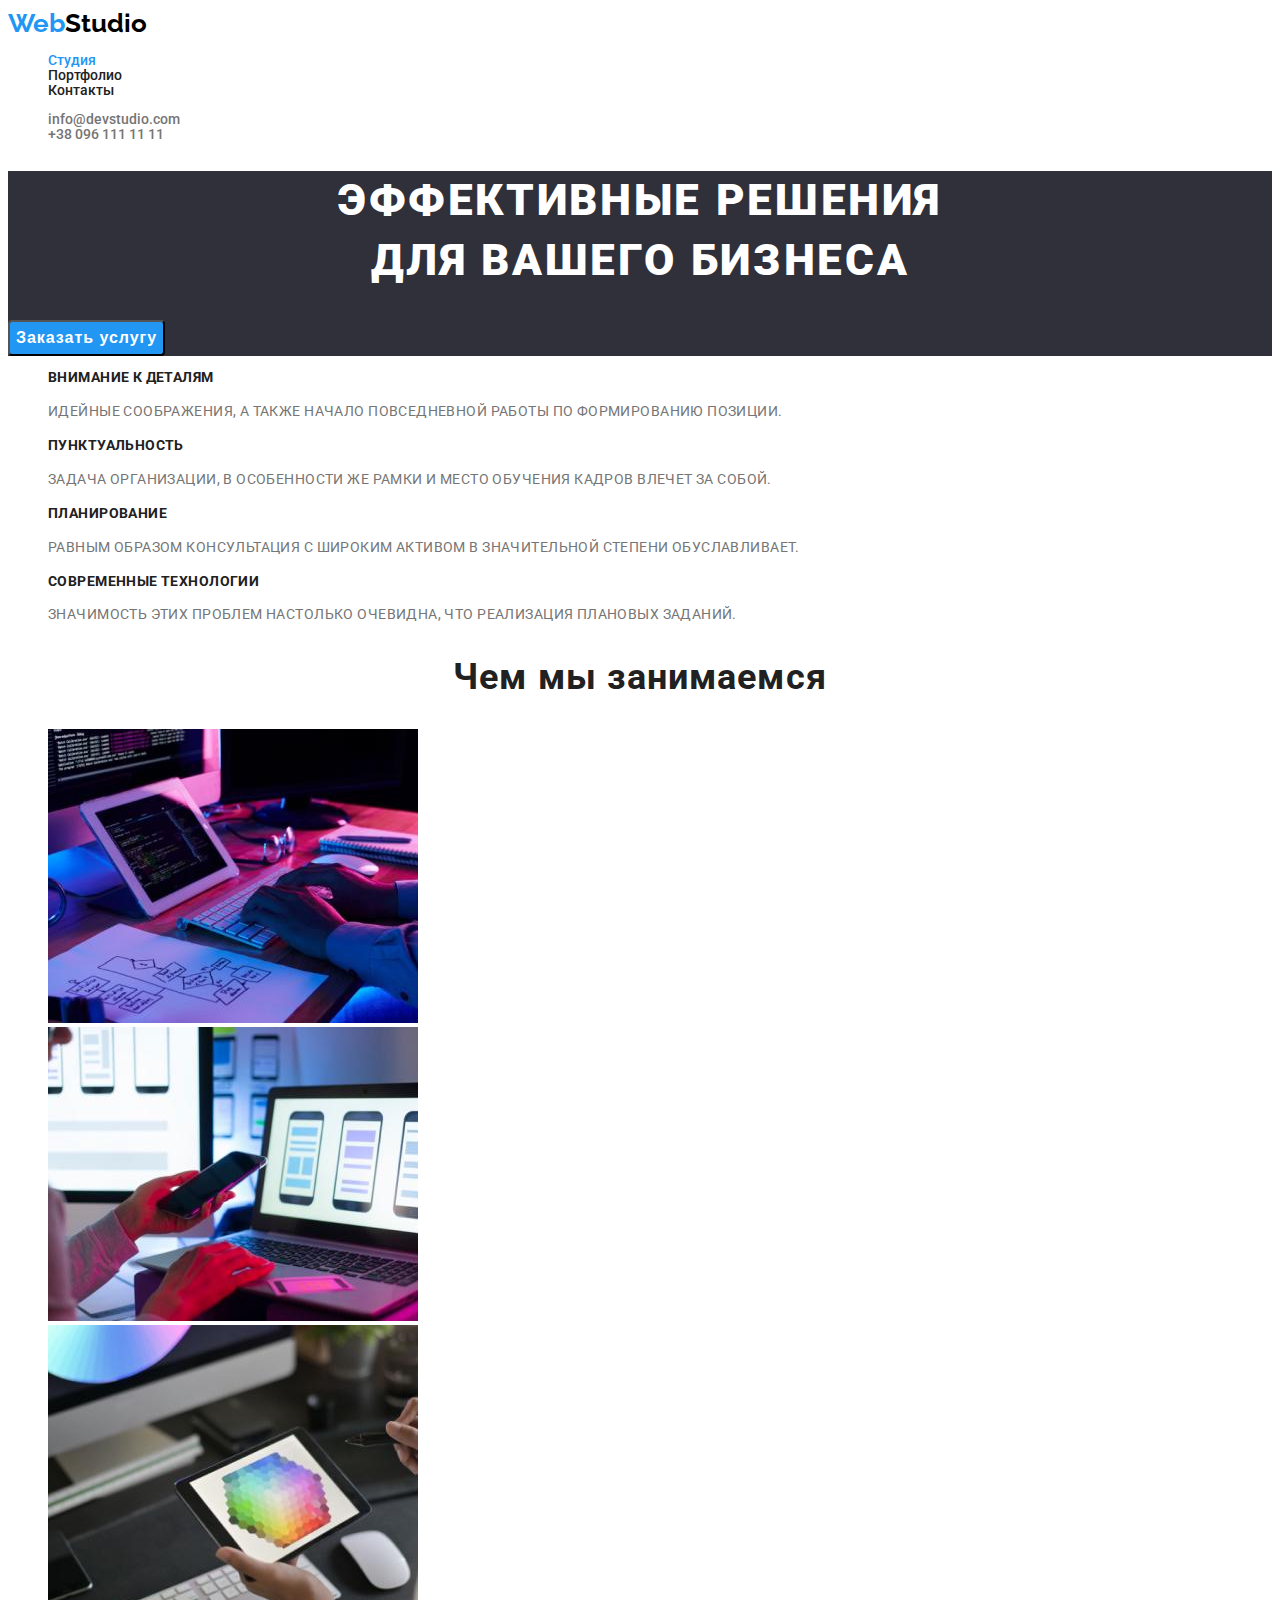
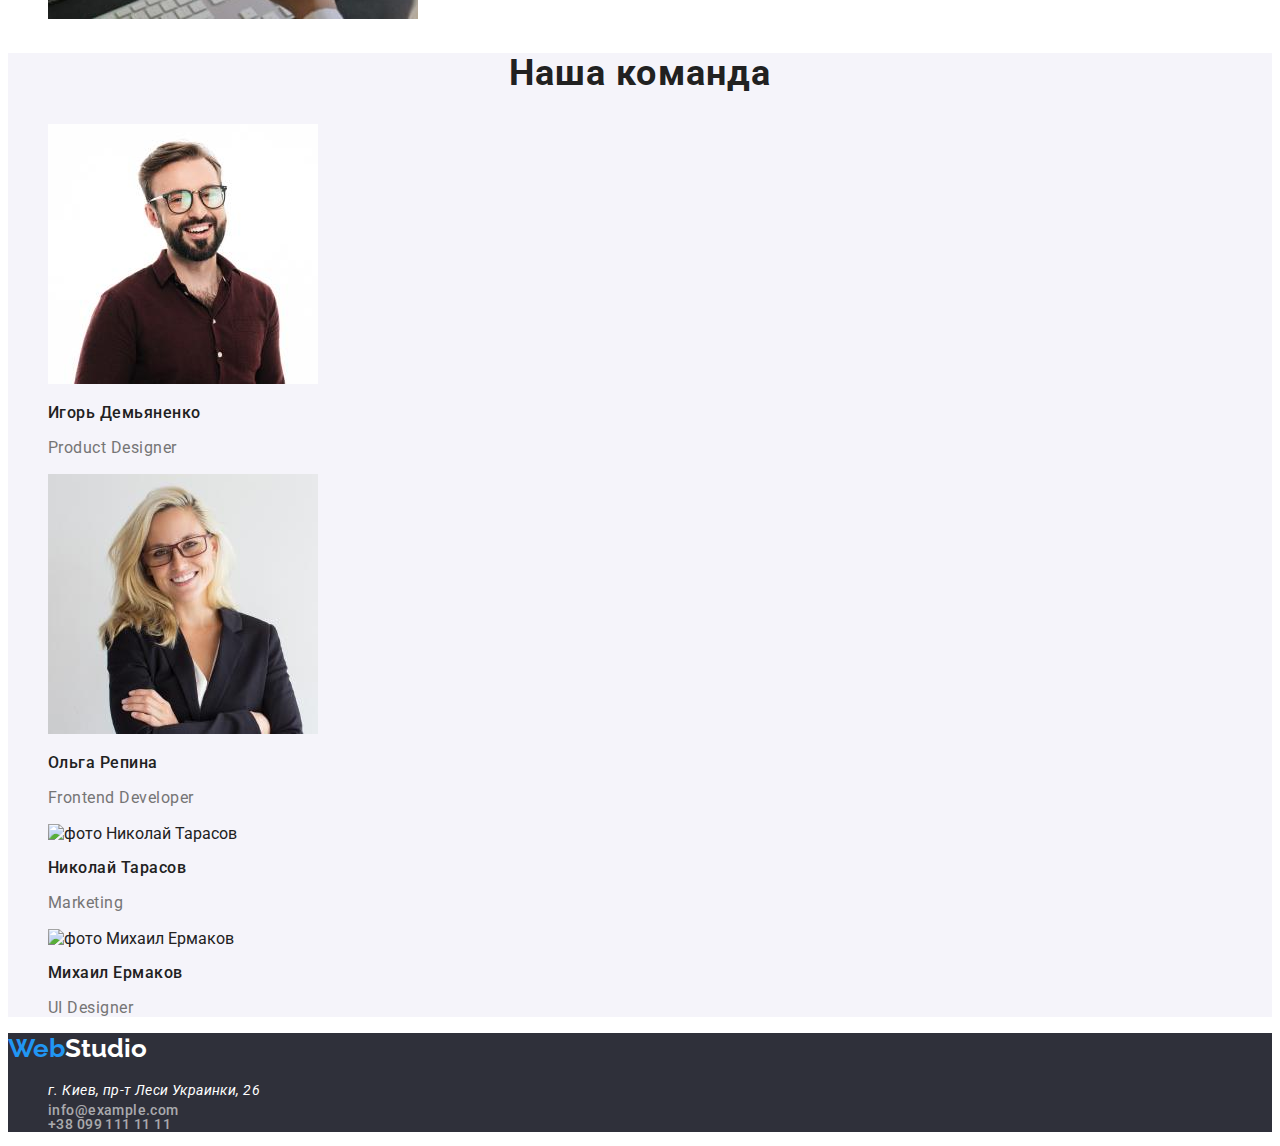
==== index.html @ 6e00b5df "Create index.html" ====
<!DOCTYPE html>
<html lang="ru">
  <head>
    <meta charset="UTF-8" />
    <meta http-equiv="X-UA-Compatible" content="IE=edge" />
    <meta name="viewport" content="width=device-width, initial-scale=1.0" />
    <link rel="stylesheet" href="./css/styles.css" />
    <link rel="preconnect" href="https://fonts.googleapis.com" />
    <link rel="preconnect" href="https://fonts.gstatic.com" crossorigin />
    <link
      href="https://fonts.googleapis.com/css2?family=Raleway:wght@700&family=Roboto:wght@400;500;700;900&display=swap"
      rel="stylesheet"
    />
    <title>Студия</title>
  </head>
  <body>
    <!-- шапка сайта-->
    <header class="header">
      <a href="index.html" class="logo" lang="en"
        ><span class="logo-web">Web</span><span>Studio</span></a
      >

      <nav>
        <ul class="nav-list">
          <li><a href="./index.html" class="nav-link current">Студия</a></li>
          <li>
            <a href="./portfolio.html" class="nav-link">Портфолио</a>
          </li>
          <li><a href="#" class="nav-link">Контакты</a></li>
        </ul>
      </nav>

      <ul class="info-list">
        <li>
          <a href="mailto:info@example.com" class="info-link"
            >info@devstudio.com</a
          >
        </li>
        <li>
          <a href="tel:+380991111111" class="info-link">+38 096 111 11 11</a>
        </li>
      </ul>
    </header>
    <!-- основная часть сайта-->
    <main>
      <!--герой-->

      <section class="hero">
        <h1 class="hero-text">
          Эффективные решения <br />
          для вашего бизнеса
        </h1>
        <button class="hero-button" type="button">Заказать услугу</button>
      </section>

      <!-- -->
      <section>
        <ul class="section">
          <li>
            <h2 class="feature">Внимание к деталям</h2>
            <p class="feature-text">
              Идейные соображения, а также начало повседневной работы по
              формированию позиции.
            </p>
          </li>
          <li>
            <h2 class="feature">Пунктуальность</h2>
            <p class="feature-text">
              Задача организации, в особенности же рамки и место обучения кадров
              влечет за собой.
            </p>
          </li>
          <li>
            <h2 class="feature">Планирование</h2>
            <p class="feature-text">
              Равным образом консультация с широким активом в значительной
              степени обуславливает.
            </p>
          </li>
          <li>
            <h2 class="feature">Современные технологии</h2>
            <p class="feature-text">
              Значимость этих проблем настолько очевидна, что реализация
              плановых заданий.
            </p>
          </li>
        </ul>
      </section>

      <section>
        <h2 class="title">Чем мы занимаемся</h2>
        <ul class="img">
          <li>
            <a href=""
              ><img
                src="./images/img-01.jpg"
                width="370"
                alt="робота на компьютере"
            /></a>
          </li>

          <li>
            <a href=""
              ><img
                src="./images/img-02.jpg"
                width="370"
                alt="на фоне компьютера телефон"
            /></a>
          </li>

          <li>
            <a href=""
              ><img src="./images/img-03.jpg" width="370" alt="выбор цвета"
            /></a>
          </li>
        </ul>
      </section>

      <!--наша команда-->
      <section class="team-info">
        <h2 class="title">Наша команда</h2>
        <ul class="team-work">
          <li>
            <img
              src="./images/img-1.jpg"
              width="270"
              alt="фото Игорь Демьяненко "
            />
            <h3 class="team-list">Игорь Демьяненко</h3>
            <p class="team-text">Product Designer</p>
          </li>

          <li>
            <img src="./images/img-2.jpg" width="270" alt="фото Ольга Репина" />
            <h3 class="team-list">Ольга Репина</h3>
            <p class="team-text">Frontend Developer</p>
          </li>

          <li>
            <img
              src="./images/img-3.jpg"
              width="270"
              alt="фото Николай Тарасов "
            />
            <h3 class="team-list">Николай Тарасов</h3>
            <p class="team-text">Marketing</p>
          </li>

          <li>
            <img
              src="./images/img-4.jpg"
              width="270"
              alt="фото Михаил Ермаков "
            />
            <h3 class="team-list">Михаил Ермаков</h3>
            <p class="team-text">UI Designer</p>
          </li>
        </ul>
      </section>
    </main>

    <footer class="footer">
      <a href="#" class="logo" lang="en"
        ><span class="logo-web">Web</span
        ><span class="logo-footer">Studio</span></a
      >
      <address>
        <ul class="footer-address list">
          <li>
            <a
              class="footer-address"
              href="https://www.google.com.ua/maps/?q=50.42672,30.53834"
            >
              г. Киев, пр-т Леси Украинки, 26</a
            >
          </li>
          <li class="info-list">
            <a class="footer-address-navigate" href="mailto:info@example.com"
              >info@example.com</a
            >
          </li>
          <li class="info-list">
            <a class="footer-address-navigate" href="tel:+380991111111"
              >+38 099 111 11 11
            </a>
          </li>
        </ul>
      </address>
    </footer>
  </body>
</html>
---- css/styles.css ----
:root {
  --primary-text-color: #212121;
  --primary-bgc: #ffffff;
  --secondary: rgba(255, 255, 255, 0.6);
  --button-bgc: #ffffff;
  --title-color: #757575;
  --title-black: #2f303a;
  --accent-color: #2196f3;
  --bgc-button: #f5f4fa;
  --title-text-color: #000000;
}

body {
  color: var(--primary-text-color);
  background-color: var(--primary-bgc);
  font-family: "Roboto", sans-serif;
}

/* logo */

.logo {
  color: var(--title-text-color);
  font-family: Raleway;
  font-weight: 700;
  font-size: 26px;
  line-height: 1.2;
  text-decoration: none;
}

.logo-web {
  color: var(--accent-color);
}

.logo-footer {
  color: var(--button-bgc);
}

/* шапка */

.nav-link.current {
  color: var(--accent-color);
}

.nav-list,
.info-list {
  font-weight: 500;
  font-size: 14px;
  line-height: 1.06;
  list-style: none;
}

.nav-link {
  color: var(--primary-text-color);
}

.info-link {
  color: var(--title-color);
}
.nav-link,
.info-link {
  text-decoration: none;
}
.nav-list :hover,
.nav-list :focus {
  color: var(--accent-color);
}
.info-list :hover,
.info-list :focus {
  color: var(--accent-color);
  text-decoration: none;
}

.hero {
  background: var(--title-black);
}
.hero-text {
  color: var(--primary-bgc);
  font-weight: 900;
  font-size: 44px;
  line-height: 1.36;
  text-align: center;
  letter-spacing: 0.06em;
  text-transform: uppercase;
}
.hero .hero-button {
  background-color: var(--accent-color);
  color: var(--primary-bgc);
  display: flex;
  align-items: center;
  text-align: center;
  letter-spacing: 0.06em;
  border-radius: 4px;
  font-weight: bold;
  font-size: 16px;
  line-height: 1.87;
  cursor: pointer;
}

.hero .hero-button:focus,
.hero .hero-button:hover {
  color: var(--primary-bgc);
  background-color: var(--accent-color);
}

/* section */

.section,
.feature {
  font-size: 14px;
  line-height: 1.14;
  letter-spacing: 0.03em;
  text-transform: uppercase;
  list-style: none;
  color: var(--primary-text-color);
}

.feature-text {
  font-weight: normal;
  font-size: 14px;
  line-height: 1.71;
  list-style: none;
  letter-spacing: 0.03em;
  color: var(--title-color);
}

.title {
  color: var(--primary-text-color);
  font-weight: bold;
  font-size: 36px;
  line-height: 1.16;
  text-align: center;
  letter-spacing: 0.03em;
}
.title,
.img {
  list-style: none;
}

/*наша команда */

.team-info {
  background-color: var(--bgc-button);
}
.team-work {
  list-style: none;
}

.team-list {
  color: var(--primary-text-color);
  font-weight: 500;
  font-size: 16px;
  line-height: 1.18;
  letter-spacing: 0.03em;
}

.team-text {
  color: var(--title-color);
  font-weight: normal;
  font-size: 16px;
  line-height: 1.18;
  letter-spacing: 0.03em;
}

.footer {
  font-family: inherit;
  background-color: var(--title-black);
  font-size: 14px;
}

.footer-address {
  color: var(--primary-bgc);
  text-decoration: none;
  line-height: 1.71;
  letter-spacing: 0.03em;
}

.footer-address-navigate {
  color: var(--secondary);
  text-decoration: none;
  font-style: normal;
}

/* Портфолио */

/* кнопки в портфолио*/
.filter .filter-button {
  font-weight: 500;
  font-size: 16px;
  line-height: 1.62;
  border-radius: 4px;
  background: var(--bgc-button);
  cursor: pointer;
  color: varvar(--accent-color);
  font-style: normal;
  text-align: center;
}

.filter .filter-button:hover,
.filter .filter-button:focus {
  color: var(--button-bgc);
  background-color: var(--accent-color);
}

.portfolio-item-title {
  color: var(--primary-text-color);
  font-weight: bold;
  font-size: 18px;
  line-height: 2;
  letter-spacing: 0.06em;
}
.portfolio-item-text {
  color: var(--title-color);
  font-weight: normal;
  font-size: 16px;
  line-height: 1.87;
  letter-spacing: 0.03em;
}
.list {
  list-style: none;
  text-decoration: none;
}
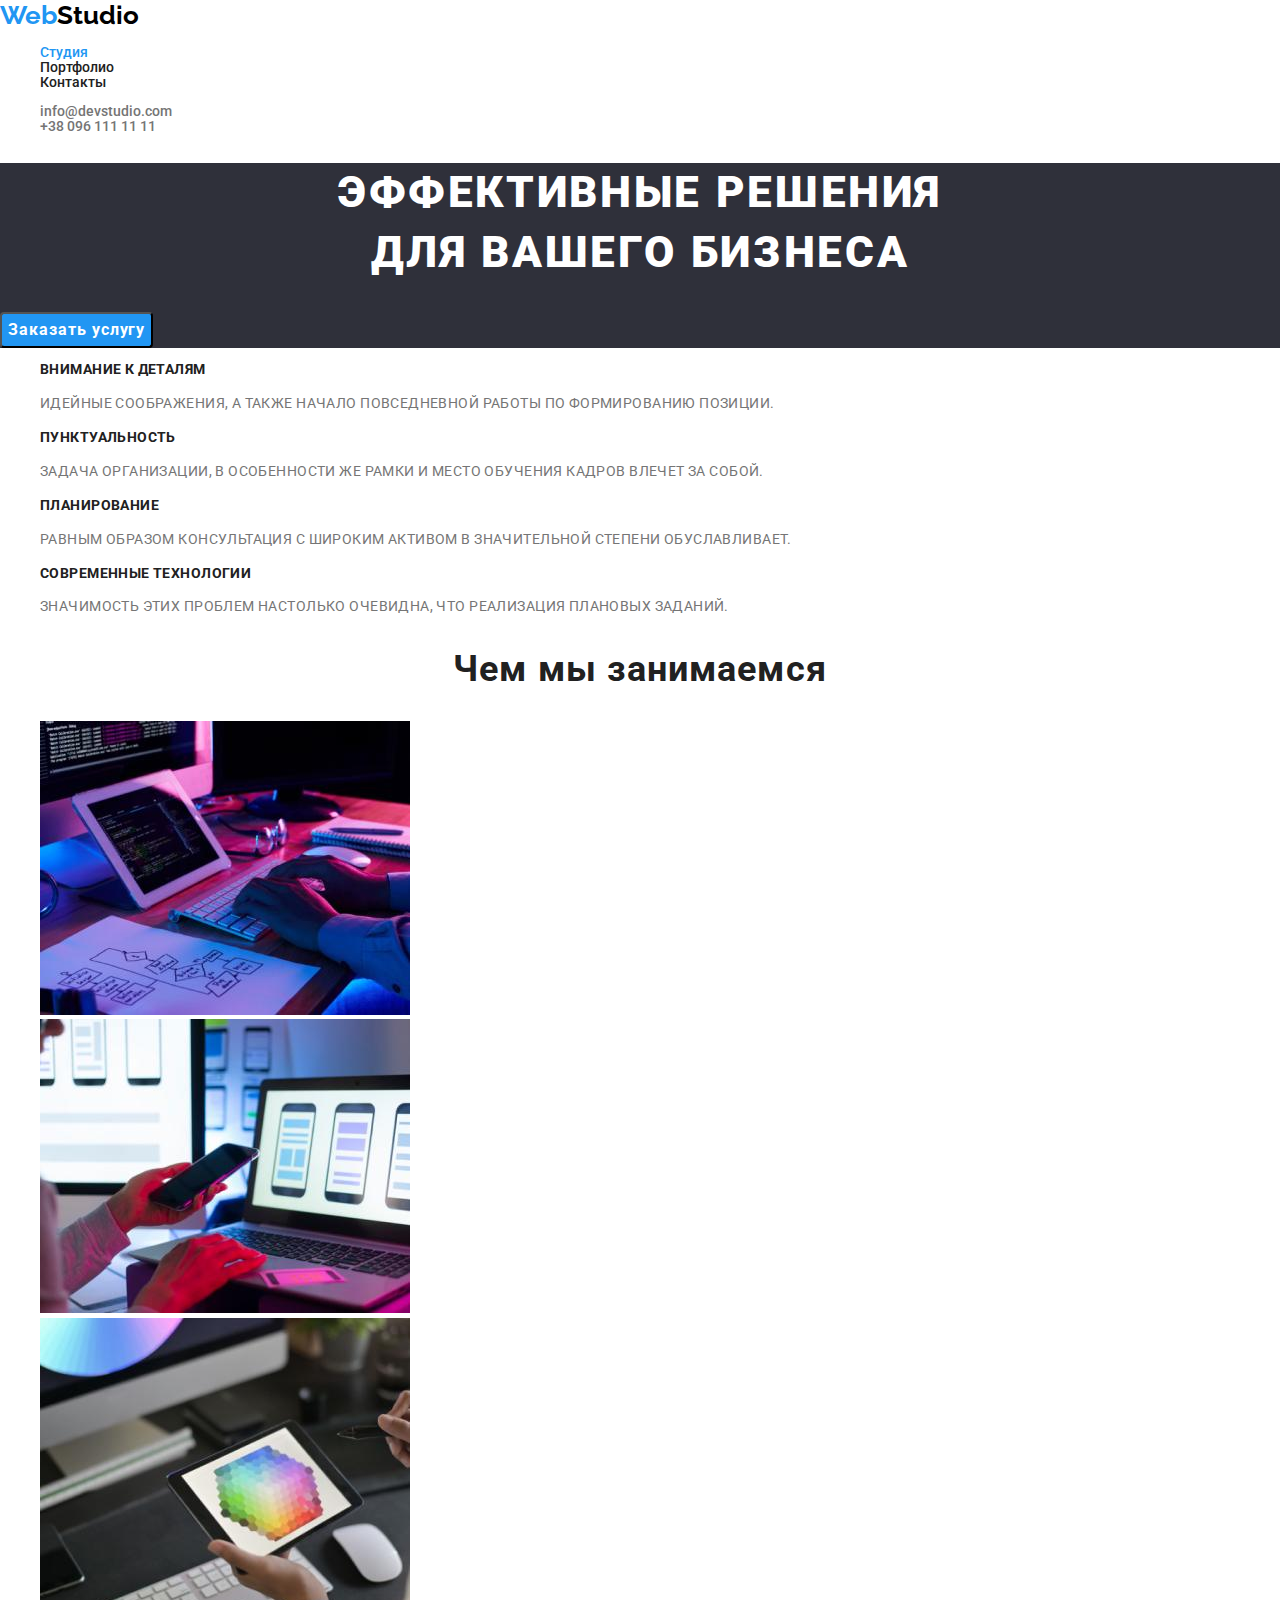
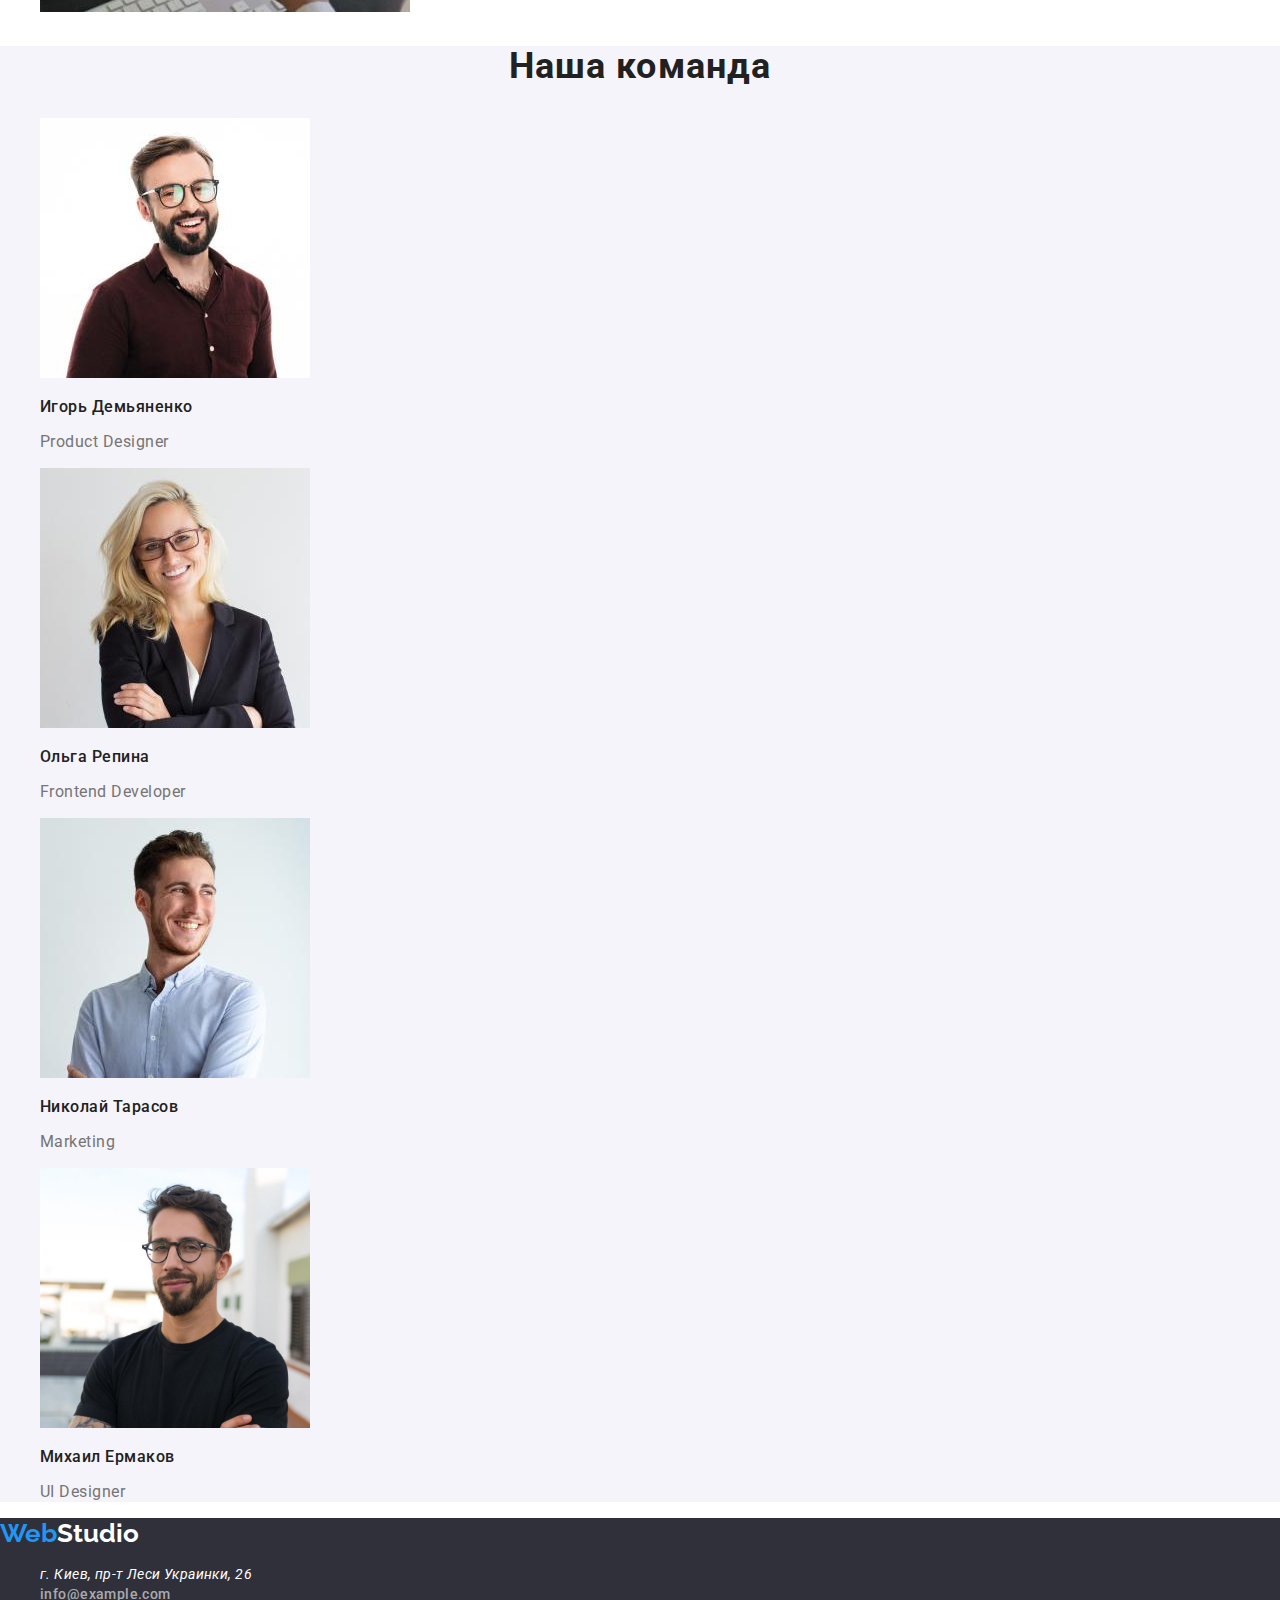
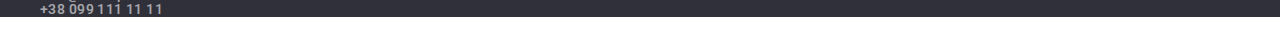
==== commit ed554c5d: "Update index.html" ====
--- a/index.html
+++ b/index.html
@@ -4,42 +4,49 @@
     <meta charset="UTF-8" />
     <meta http-equiv="X-UA-Compatible" content="IE=edge" />
     <meta name="viewport" content="width=device-width, initial-scale=1.0" />
-    <link rel="stylesheet" href="./css/styles.css" />
+
     <link rel="preconnect" href="https://fonts.googleapis.com" />
     <link rel="preconnect" href="https://fonts.gstatic.com" crossorigin />
     <link
       href="https://fonts.googleapis.com/css2?family=Raleway:wght@700&family=Roboto:wght@400;500;700;900&display=swap"
       rel="stylesheet"
     />
+    <link
+      rel="stylesheet"
+      href="https://cdnjs.cloudflare.com/ajax/libs/modern-normalize/1.1.0/modern-normalize.min.css"
+    />
+    <link rel="stylesheet" href="./css/styles.css" />
     <title>Студия</title>
   </head>
   <body>
     <!-- шапка сайта-->
     <header class="header">
-      <a href="index.html" class="logo" lang="en"
-        ><span class="logo-web">Web</span><span>Studio</span></a
-      >
-
-      <nav>
-        <ul class="nav-list">
-          <li><a href="./index.html" class="nav-link current">Студия</a></li>
+      <div class="container">
+        <a href="index.html" class="logo" lang="en"
+          ><span class="logo-web">Web</span><span>Studio</span></a
+        >
+
+        <nav>
+          <ul class="nav-list">
+            <li><a href="./index.html" class="nav-link current">Студия</a></li>
+            <li>
+              <a href="./portfolio.html" class="nav-link">Портфолио</a>
+            </li>
+            <li><a href="#" class="nav-link">Контакты</a></li>
+          </ul>
+        </nav>
+
+        <ul class="info-list">
           <li>
-            <a href="./portfolio.html" class="nav-link">Портфолио</a>
-          </li>
-          <li><a href="#" class="nav-link">Контакты</a></li>
+            <a href="mailto:info@example.com" class="info-link"
+              >info@devstudio.com</a
+            >
+          </li>
+          <li>
+            <a href="tel:+380991111111" class="info-link">+38 096 111 11 11</a>
+          </li>
         </ul>
-      </nav>
-
-      <ul class="info-list">
-        <li>
-          <a href="mailto:info@example.com" class="info-link"
-            >info@devstudio.com</a
-          >
-        </li>
-        <li>
-          <a href="tel:+380991111111" class="info-link">+38 096 111 11 11</a>
-        </li>
-      </ul>
+      </div>
     </header>
     <!-- основная часть сайта-->
     <main>
@@ -53,44 +60,46 @@
         <button class="hero-button" type="button">Заказать услугу</button>
       </section>
 
-      <!-- -->
-      <section>
-        <ul class="section">
-          <li>
-            <h2 class="feature">Внимание к деталям</h2>
-            <p class="feature-text">
-              Идейные соображения, а также начало повседневной работы по
-              формированию позиции.
-            </p>
-          </li>
-          <li>
-            <h2 class="feature">Пунктуальность</h2>
-            <p class="feature-text">
-              Задача организации, в особенности же рамки и место обучения кадров
-              влечет за собой.
-            </p>
-          </li>
-          <li>
-            <h2 class="feature">Планирование</h2>
-            <p class="feature-text">
-              Равным образом консультация с широким активом в значительной
-              степени обуславливает.
-            </p>
-          </li>
-          <li>
-            <h2 class="feature">Современные технологии</h2>
-            <p class="feature-text">
-              Значимость этих проблем настолько очевидна, что реализация
-              плановых заданий.
-            </p>
-          </li>
-        </ul>
-      </section>
-
-      <section>
+      <!-- Особенности-->
+      <section class="feature-section">
+        <div class="container">
+          <ul class="section">
+            <li>
+              <h2 class="feature">Внимание к деталям</h2>
+              <p class="feature-text">
+                Идейные соображения, а также начало повседневной работы по
+                формированию позиции.
+              </p>
+            </li>
+            <li>
+              <h2 class="feature">Пунктуальность</h2>
+              <p class="feature-text">
+                Задача организации, в особенности же рамки и место обучения
+                кадров влечет за собой.
+              </p>
+            </li>
+            <li>
+              <h2 class="feature">Планирование</h2>
+              <p class="feature-text">
+                Равным образом консультация с широким активом в значительной
+                степени обуславливает.
+              </p>
+            </li>
+            <li>
+              <h2 class="feature">Современные технологии</h2>
+              <p class="feature-text">
+                Значимость этих проблем настолько очевидна, что реализация
+                плановых заданий.
+              </p>
+            </li>
+          </ul>
+        </div>
+      </section>
+
+      <section class="container">
         <h2 class="title">Чем мы занимаемся</h2>
         <ul class="img">
-          <li>
+          <li class="img-t">
             <a href=""
               ><img
                 src="./images/img-01.jpg"
@@ -99,7 +108,7 @@
             /></a>
           </li>
 
-          <li>
+          <li class="img-t">
             <a href=""
               ><img
                 src="./images/img-02.jpg"
@@ -108,7 +117,7 @@
             /></a>
           </li>
 
-          <li>
+          <li class="img-t">
             <a href=""
               ><img src="./images/img-03.jpg" width="370" alt="выбор цвета"
             /></a>
@@ -117,75 +126,84 @@
       </section>
 
       <!--наша команда-->
+
       <section class="team-info">
         <h2 class="title">Наша команда</h2>
-        <ul class="team-work">
-          <li>
-            <img
-              src="./images/img-1.jpg"
-              width="270"
-              alt="фото Игорь Демьяненко "
-            />
-            <h3 class="team-list">Игорь Демьяненко</h3>
-            <p class="team-text">Product Designer</p>
-          </li>
-
-          <li>
-            <img src="./images/img-2.jpg" width="270" alt="фото Ольга Репина" />
-            <h3 class="team-list">Ольга Репина</h3>
-            <p class="team-text">Frontend Developer</p>
-          </li>
-
-          <li>
-            <img
-              src="./images/img-3.jpg"
-              width="270"
-              alt="фото Николай Тарасов "
-            />
-            <h3 class="team-list">Николай Тарасов</h3>
-            <p class="team-text">Marketing</p>
-          </li>
-
-          <li>
-            <img
-              src="./images/img-4.jpg"
-              width="270"
-              alt="фото Михаил Ермаков "
-            />
-            <h3 class="team-list">Михаил Ермаков</h3>
-            <p class="team-text">UI Designer</p>
-          </li>
-        </ul>
+        <div class="container">
+          <ul class="team-work">
+            <li class="team-card">
+              <img
+                src="./images/img-1.jpg"
+                width="270"
+                alt="фото Игорь Демьяненко "
+              />
+              <h3 class="team-list">Игорь Демьяненко</h3>
+              <p class="team-text">Product Designer</p>
+            </li>
+
+            <li class="team-card">
+              <img
+                src="./images/img-2.jpg"
+                width="270"
+                alt="фото Ольга Репина"
+              />
+              <h3 class="team-list">Ольга Репина</h3>
+              <p class="team-text">Frontend Developer</p>
+            </li>
+
+            <li class="team-card">
+              <img
+                src="./images/img-3.jpg"
+                width="270"
+                alt="фото Николай Тарасов "
+              />
+              <h3 class="team-list">Николай Тарасов</h3>
+              <p class="team-text">Marketing</p>
+            </li>
+
+            <li class="team-card">
+              <img
+                src="./images/img-4.jpg"
+                width="270"
+                alt="фото Михаил Ермаков "
+              />
+              <h3 class="team-list">Михаил Ермаков</h3>
+              <p class="team-text">UI Designer</p>
+            </li>
+          </ul>
+        </div>
       </section>
     </main>
 
     <footer class="footer">
-      <a href="#" class="logo" lang="en"
-        ><span class="logo-web">Web</span
-        ><span class="logo-footer">Studio</span></a
-      >
-      <address>
-        <ul class="footer-address list">
-          <li>
-            <a
-              class="footer-address"
-              href="https://www.google.com.ua/maps/?q=50.42672,30.53834"
-            >
-              г. Киев, пр-т Леси Украинки, 26</a
-            >
-          </li>
-          <li class="info-list">
-            <a class="footer-address-navigate" href="mailto:info@example.com"
-              >info@example.com</a
-            >
-          </li>
-          <li class="info-list">
-            <a class="footer-address-navigate" href="tel:+380991111111"
-              >+38 099 111 11 11
-            </a>
-          </li>
-        </ul>
-      </address>
+      <div class="container">
+        <a href="#" class="logo log" lang="en"
+          ><span class="logo-web">Web</span
+          ><span class="logo-footer">Studio</span></a
+        >
+        <address class="address">
+          <ul class="footer-address list">
+            <li>
+              <a
+                class="footer-address"
+                href="https://www.google.com.ua/maps/?q=50.42672,30.53834"
+              >
+                г. Киев, пр-т Леси Украинки, 26</a
+              >
+            </li>
+            <li class="info-list link">
+              <a class="footer-address-navigate" href="mailto:info@example.com"
+                >info@example.com</a
+              >
+            </li>
+            <li class="info-list link">
+              <a class="footer-address-navigate" href="tel:+380991111111"
+                >+38 099 111 11 11
+              </a>
+            </li>
+          </ul>
+        </address>
+      </div>
     </footer>
   </body>
 </html>
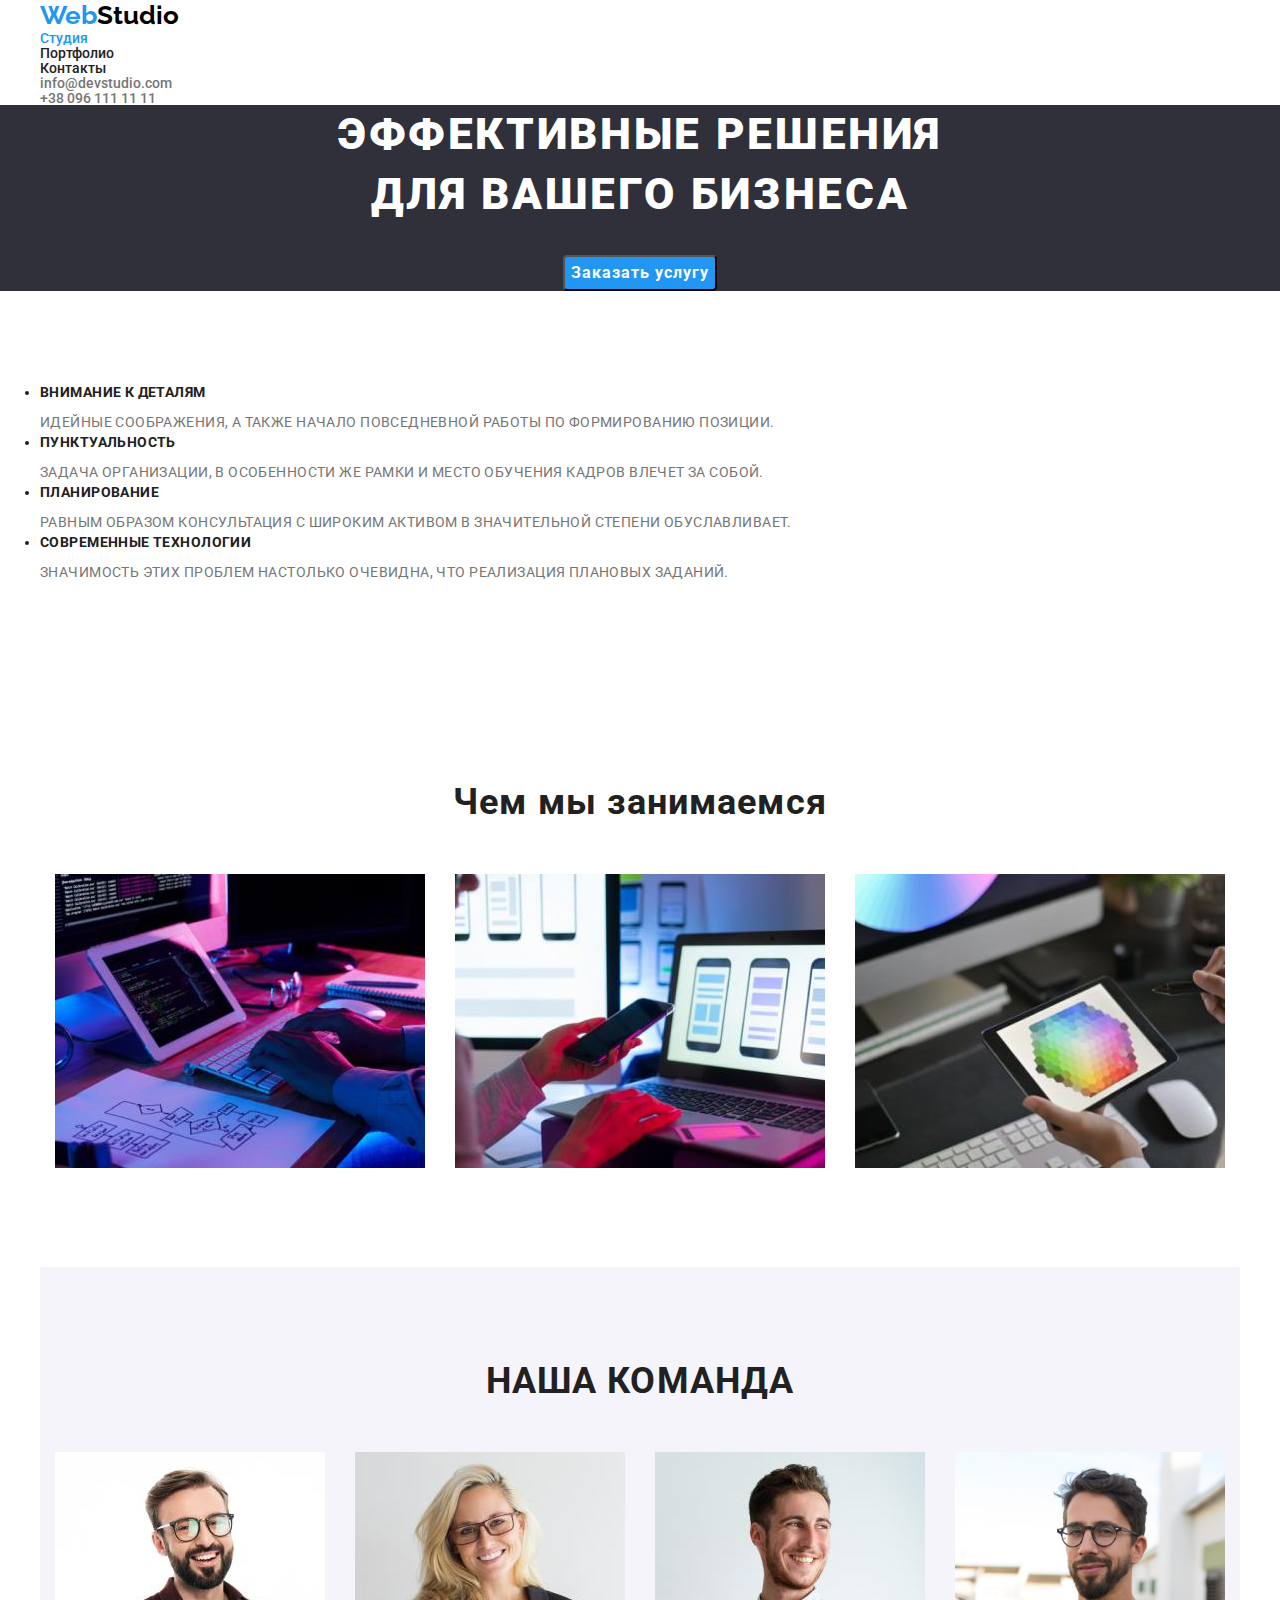
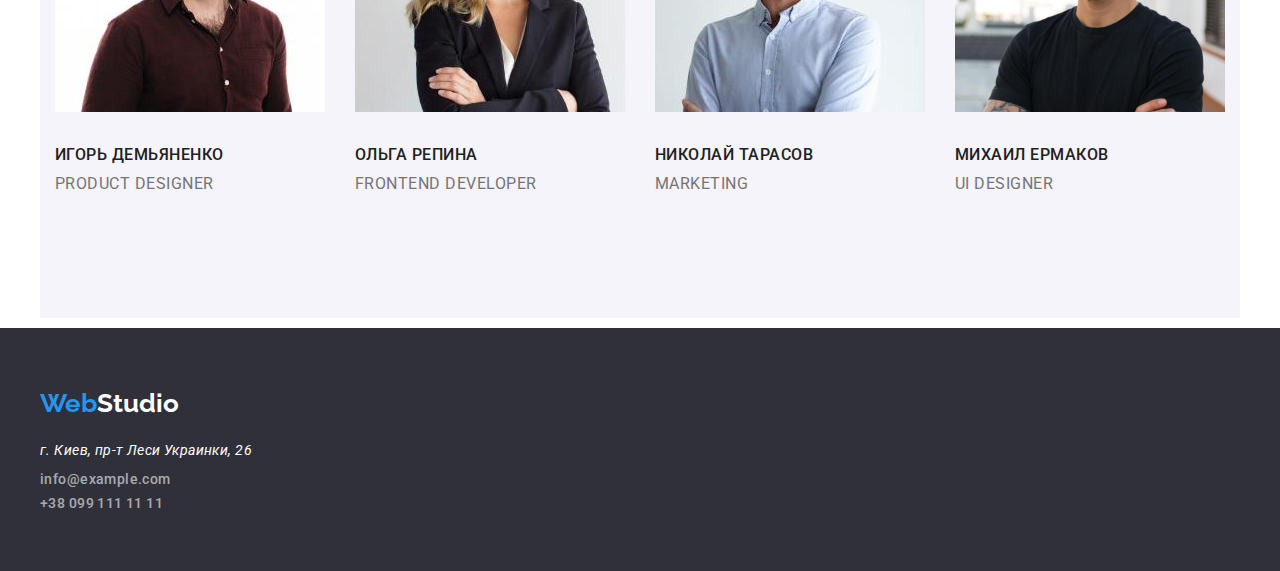
==== commit 5f21d603: "Update index.html" ====
--- a/index.html
+++ b/index.html
@@ -61,31 +61,31 @@
       </section>
 
       <!-- Особенности-->
-      <section class="feature-section">
+      <section class="section">
         <div class="container">
-          <ul class="section">
-            <li>
+          <ul class="feature-section">
+            <li class="item">
               <h2 class="feature">Внимание к деталям</h2>
               <p class="feature-text">
                 Идейные соображения, а также начало повседневной работы по
                 формированию позиции.
               </p>
             </li>
-            <li>
+            <li class="item">
               <h2 class="feature">Пунктуальность</h2>
               <p class="feature-text">
                 Задача организации, в особенности же рамки и место обучения
                 кадров влечет за собой.
               </p>
             </li>
-            <li>
+            <li class="item">
               <h2 class="feature">Планирование</h2>
               <p class="feature-text">
                 Равным образом консультация с широким активом в значительной
                 степени обуславливает.
               </p>
             </li>
-            <li>
+            <li class="item">
               <h2 class="feature">Современные технологии</h2>
               <p class="feature-text">
                 Значимость этих проблем настолько очевидна, что реализация
@@ -126,53 +126,73 @@
       </section>
 
       <!--наша команда-->
-
-      <section class="team-info">
-        <h2 class="title">Наша команда</h2>
-        <div class="container">
-          <ul class="team-work">
-            <li class="team-card">
-              <img
-                src="./images/img-1.jpg"
-                width="270"
-                alt="фото Игорь Демьяненко "
-              />
-              <h3 class="team-list">Игорь Демьяненко</h3>
-              <p class="team-text">Product Designer</p>
-            </li>
-
-            <li class="team-card">
-              <img
-                src="./images/img-2.jpg"
-                width="270"
-                alt="фото Ольга Репина"
-              />
-              <h3 class="team-list">Ольга Репина</h3>
-              <p class="team-text">Frontend Developer</p>
-            </li>
-
-            <li class="team-card">
-              <img
-                src="./images/img-3.jpg"
-                width="270"
-                alt="фото Николай Тарасов "
-              />
-              <h3 class="team-list">Николай Тарасов</h3>
-              <p class="team-text">Marketing</p>
-            </li>
-
-            <li class="team-card">
-              <img
-                src="./images/img-4.jpg"
-                width="270"
-                alt="фото Михаил Ермаков "
-              />
-              <h3 class="team-list">Михаил Ермаков</h3>
-              <p class="team-text">UI Designer</p>
-            </li>
-          </ul>
-        </div>
-      </section>
+      <div class="container">
+        <section class="team-info">
+          <div class="section">
+            <h2 class="title">Наша команда</h2>
+
+            <ul class="team-work">
+              <li class="team-card">
+                <article class="team">
+                  <div class="team-thumb">
+                    <img
+                      src="./images/img-1.jpg"
+                      width="270"
+                      alt="фото Игорь Демьяненко "
+                    />
+                  </div>
+                  <div class="team-content">
+                    <h3 class="team-list">Игорь Демьяненко</h3>
+                    <p class="team-text">Product Designer</p>
+                  </div>
+                </article>
+              </li>
+
+              <li class="team-card">
+                <article class="team">
+                  <img
+                    src="./images/img-2.jpg"
+                    width="270"
+                    alt="фото Ольга Репина"
+                  />
+                  <div class="team-content">
+                    <h3 class="team-list">Ольга Репина</h3>
+                    <p class="team-text">Frontend Developer</p>
+                  </div>
+                </article>
+              </li>
+
+              <li class="team-card">
+                <article class="team">
+                  <img
+                    src="./images/img-3.jpg"
+                    width="270"
+                    alt="фото Николай Тарасов "
+                  />
+                  <div class="team-content">
+                    <h3 class="team-list">Николай Тарасов</h3>
+                    <p class="team-text">Marketing</p>
+                  </div>
+                </article>
+              </li>
+
+              <li class="team-card">
+                <article class="team">
+                  <img
+                    src="./images/img-4.jpg"
+                    width="270"
+                    alt="фото Михаил Ермаков "
+                  />
+                  <div class="team-content">
+                    <h3 class="team-list">Михаил Ермаков</h3>
+                    <p class="team-text">UI Designer</p>
+                  </div>
+                </article>
+              </li>
+            </ul>
+          </div>
+        </section>
+      </div>
     </main>
 
     <footer class="footer">
--- a/css/styles.css
+++ b/css/styles.css
@@ -10,6 +10,13 @@
   --title-text-color: #000000;
 }
 
+.container {
+  margin: 0 auto;
+  width: 1230px;
+  padding-left: 15px;
+  padding-right: 15px;
+}
+
 body {
   color: var(--primary-text-color);
   background-color: var(--primary-bgc);
@@ -47,6 +54,8 @@
   font-size: 14px;
   line-height: 1.06;
   list-style: none;
+  margin: 0px;
+  padding: 0px;
 }
 
 .nav-link {
@@ -72,8 +81,14 @@
 
 .hero {
   background: var(--title-black);
+  text-align: center;
+
+  margin-top: 0px;
 }
 .hero-text {
+  margin-top: 0px;
+  margin-bottom: 30px;
+
   color: var(--primary-bgc);
   font-weight: 900;
   font-size: 44px;
@@ -85,9 +100,9 @@
 .hero .hero-button {
   background-color: var(--accent-color);
   color: var(--primary-bgc);
-  display: flex;
+  display: inline-block;
   align-items: center;
-  text-align: center;
+
   letter-spacing: 0.06em;
   border-radius: 4px;
   font-weight: bold;
@@ -104,8 +119,19 @@
 
 /* section */
 
+.feature-section {
+  margin: 0px;
+  padding: 0px;
+  padding-top: 94px;
+  padding-bottom: 94px;
+}
+
 .section,
 .feature {
+  margin: 0px;
+  padding: 0px;
+
+  margin-bottom: 10px;
   font-size: 14px;
   line-height: 1.14;
   letter-spacing: 0.03em;
@@ -115,6 +141,9 @@
 }
 
 .feature-text {
+  margin: 0px;
+  padding: 0px;
+
   font-weight: normal;
   font-size: 14px;
   line-height: 1.71;
@@ -136,16 +165,54 @@
   list-style: none;
 }
 
+.img {
+  margin: 0px;
+  padding: 0px;
+  list-style: none;
+  display: flex;
+  padding-bottom: 94px;
+}
+
+.img-t {
+  flex-basis: calc(100% / 3);
+  margin-left: 15px;
+  margin-right: 15px;
+}
+
 /*наша команда */
 
+.title {
+  margin: 0px;
+  padding: 0px;
+  padding-top: 94px;
+  padding-bottom: 50px;
+}
+
 .team-info {
+  margin: 0px;
+  padding: 0px;
   background-color: var(--bgc-button);
 }
+
 .team-work {
-  list-style: none;
+  margin: 0px;
+  padding: 0px;
+  list-style: none;
+  display: flex;
+}
+
+.team-card {
+  flex-basis: calc(100% / 4);
+  margin-left: 15px;
+  margin-right: 15px;
+  padding-bottom: 94px;
 }
 
 .team-list {
+  margin: 0px;
+  padding: 0px;
+  padding-top: 30px;
+
   color: var(--primary-text-color);
   font-weight: 500;
   font-size: 16px;
@@ -154,20 +221,41 @@
 }
 
 .team-text {
+  margin: 0px;
+  padding: 0px;
+  padding-top: 10px;
+  padding-bottom: 30px;
   color: var(--title-color);
   font-weight: normal;
   font-size: 16px;
   line-height: 1.18;
   letter-spacing: 0.03em;
 }
+
+/* Футер  */
 
 .footer {
   font-family: inherit;
   background-color: var(--title-black);
   font-size: 14px;
+  padding-top: 60px;
+  padding-bottom: 60px;
+}
+
+.address {
+  margin: 0px;
+  padding: 0px;
+}
+
+.logo.log {
+  margin: 0px;
+  padding: 0px;
 }
 
 .footer-address {
+  margin: 0px;
+  padding: 0px;
+  padding-top: 20px;
   color: var(--primary-bgc);
   text-decoration: none;
   line-height: 1.71;
@@ -175,9 +263,18 @@
 }
 
 .footer-address-navigate {
+  margin: 0px;
+  padding: 0px;
+
   color: var(--secondary);
   text-decoration: none;
   font-style: normal;
+}
+
+.info-list.link {
+  margin: 0px;
+  padding: 0px;
+  padding-top: 9px;
 }
 
 /* Портфолио */
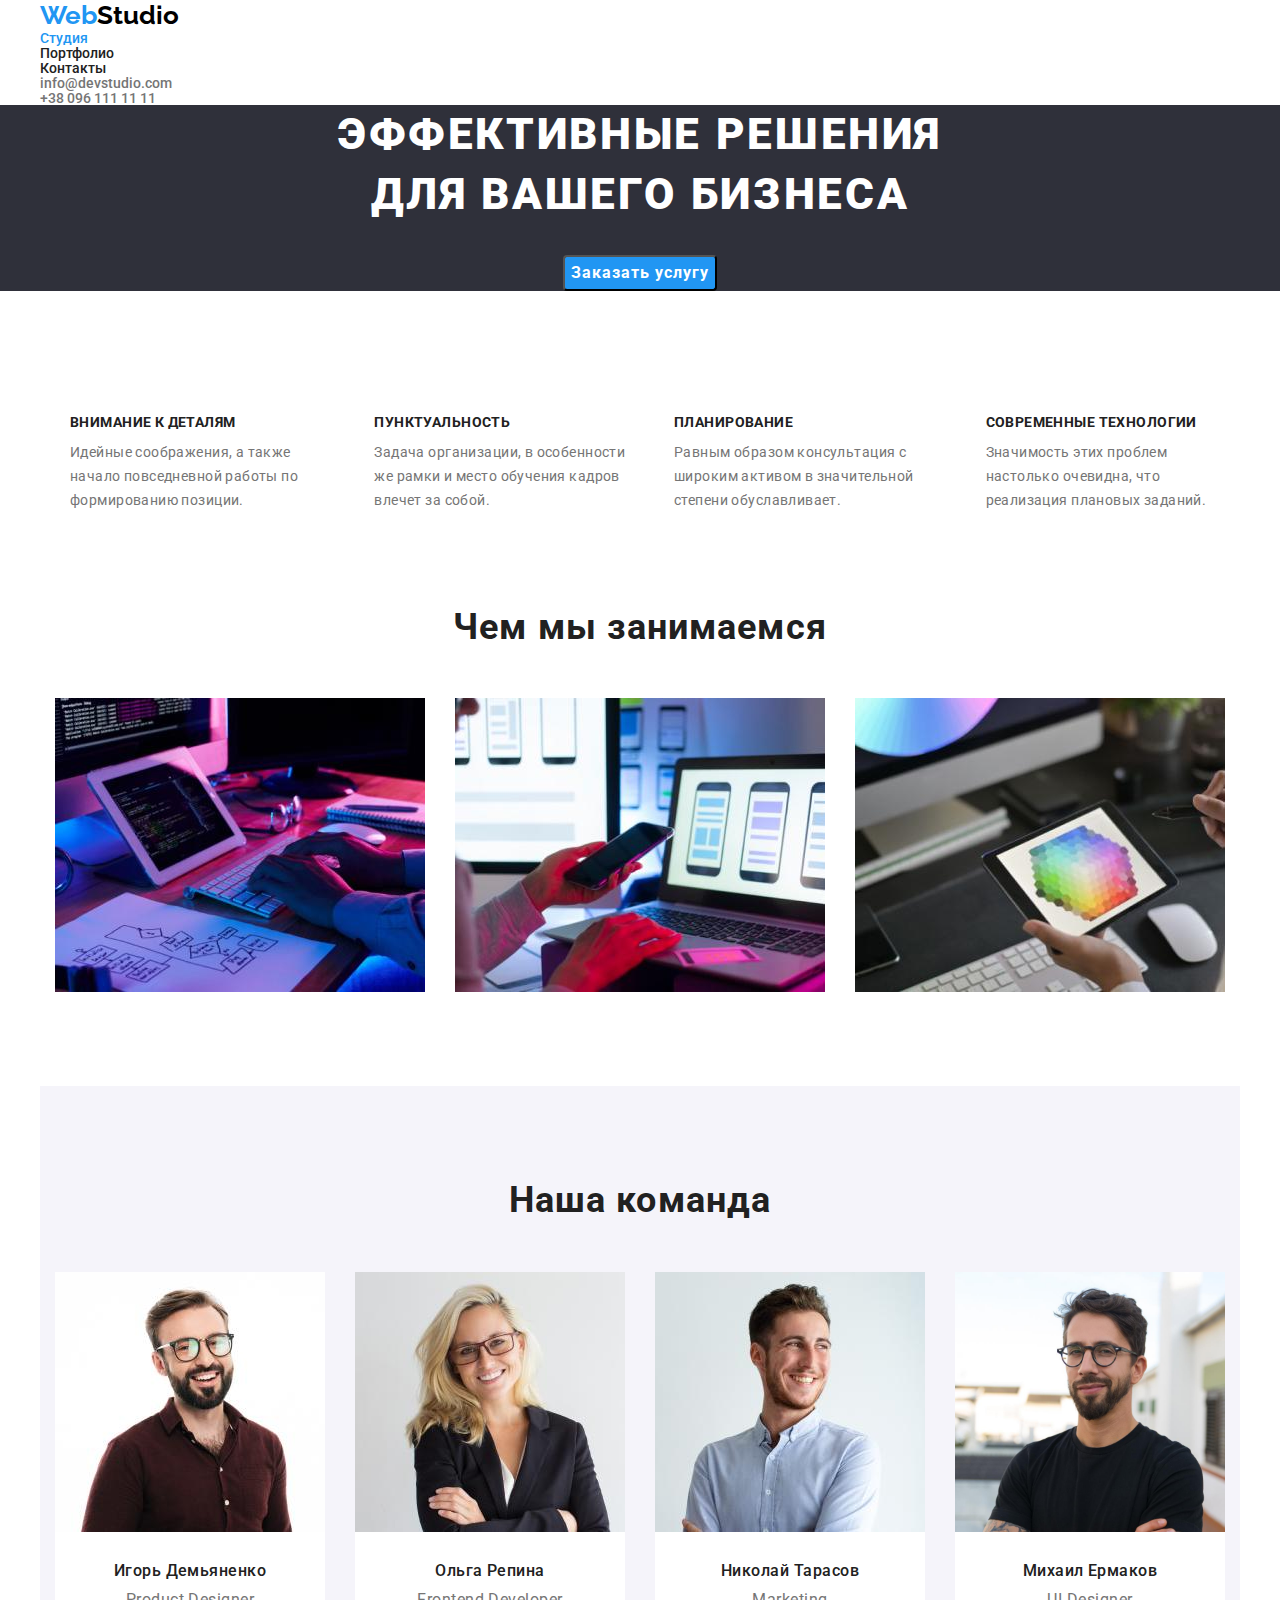
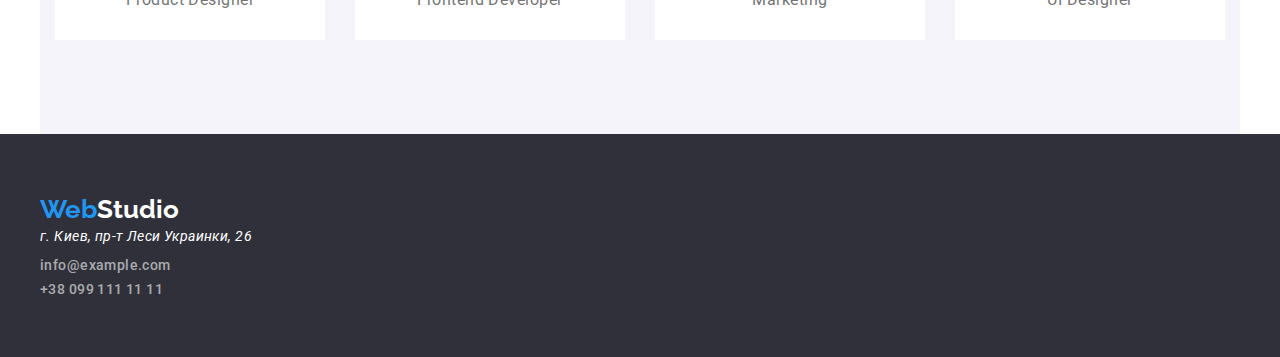
==== commit bbd607dd: "Update index.html" ====
--- a/index.html
+++ b/index.html
@@ -28,21 +28,25 @@
 
         <nav>
           <ul class="nav-list">
-            <li><a href="./index.html" class="nav-link current">Студия</a></li>
-            <li>
+            <li class="nav-list-li">
+              <a href="./index.html" class="nav-link current">Студия</a>
+            </li>
+            <li class="nav-list-li">
               <a href="./portfolio.html" class="nav-link">Портфолио</a>
             </li>
-            <li><a href="#" class="nav-link">Контакты</a></li>
+            <li class="nav-list-li">
+              <a href="#" class="nav-link">Контакты</a>
+            </li>
           </ul>
         </nav>
 
         <ul class="info-list">
-          <li>
+          <li class="info-list-li">
             <a href="mailto:info@example.com" class="info-link"
               >info@devstudio.com</a
             >
           </li>
-          <li>
+          <li class="info-list-li">
             <a href="tel:+380991111111" class="info-link">+38 096 111 11 11</a>
           </li>
         </ul>
--- a/css/styles.css
+++ b/css/styles.css
@@ -10,6 +10,12 @@
   --title-text-color: #000000;
 }
 
+img {
+  display: block;
+  max-width: 100%;
+  height: auto;
+}
+
 .container {
   margin: 0 auto;
   width: 1230px;
@@ -119,18 +125,16 @@
 
 /* section */
 
-.feature-section {
+.section {
   margin: 0px;
   padding: 0px;
   padding-top: 94px;
   padding-bottom: 94px;
 }
 
-.section,
 .feature {
   margin: 0px;
   padding: 0px;
-
   margin-bottom: 10px;
   font-size: 14px;
   line-height: 1.14;
@@ -140,10 +144,19 @@
   color: var(--primary-text-color);
 }
 
+.feature-section {
+  margin: 0px;
+  padding: 0px;
+  display: flex;
+  flex-basis: calc(100% / 4);
+
+  list-style: none;
+}
+
 .feature-text {
   margin: 0px;
   padding: 0px;
-
+  font-style: normal;
   font-weight: normal;
   font-size: 14px;
   line-height: 1.71;
@@ -179,12 +192,17 @@
   margin-right: 15px;
 }
 
+.item {
+  margin-top: 30px;
+  margin-left: 30px;
+}
+
 /*наша команда */
 
 .title {
   margin: 0px;
   padding: 0px;
-  padding-top: 94px;
+
   padding-bottom: 50px;
 }
 
@@ -202,16 +220,28 @@
 }
 
 .team-card {
-  flex-basis: calc(100% / 4);
   margin-left: 15px;
   margin-right: 15px;
-  padding-bottom: 94px;
+  flex-basis: calc(100% / 4);
+}
+
+.team {
+  box-shadow: #757575;
+}
+
+.team-thumb {
+}
+
+.team-content {
+  padding-top: 30px;
+  padding-bottom: 30px;
+  text-align: center;
+  background-color: var(--button-bgc);
 }
 
 .team-list {
   margin: 0px;
   padding: 0px;
-  padding-top: 30px;
 
   color: var(--primary-text-color);
   font-weight: 500;
@@ -224,7 +254,7 @@
   margin: 0px;
   padding: 0px;
   padding-top: 10px;
-  padding-bottom: 30px;
+
   color: var(--title-color);
   font-weight: normal;
   font-size: 16px;
@@ -299,6 +329,8 @@
 }
 
 .portfolio-item-title {
+  margin: 0px;
+  padding: 0px;
   color: var(--primary-text-color);
   font-weight: bold;
   font-size: 18px;
@@ -306,6 +338,9 @@
   letter-spacing: 0.06em;
 }
 .portfolio-item-text {
+  margin: 0px;
+  padding: 0px;
+  padding-top: 4px;
   color: var(--title-color);
   font-weight: normal;
   font-size: 16px;
@@ -313,6 +348,39 @@
   letter-spacing: 0.03em;
 }
 .list {
-  list-style: none;
-  text-decoration: none;
-}
+  margin: 0px;
+  padding: 0px;
+  list-style: none;
+  text-decoration: none;
+}
+.filter.list {
+  margin: 0px;
+  padding: 0px;
+  display: flex;
+}
+.portfolio-item {
+  margin: 0px;
+  padding: 0px;
+  padding-top: 50px;
+  margin-left: 30px;
+  margin-top: 30px;
+  flex-basis: calc(100% / 3 -30px);
+}
+
+.portfolio {
+  margin: 0px;
+  padding: 0px;
+  list-style: none;
+  display: flex;
+  flex-wrap: wrap;
+  margin-left: -30px;
+  margin-top: -30px;
+}
+.portfolio-card {
+  box-shadow: #eeeeee;
+}
+
+.portfolio-content {
+  padding-top: 20px;
+  padding-bottom: 20px;
+}
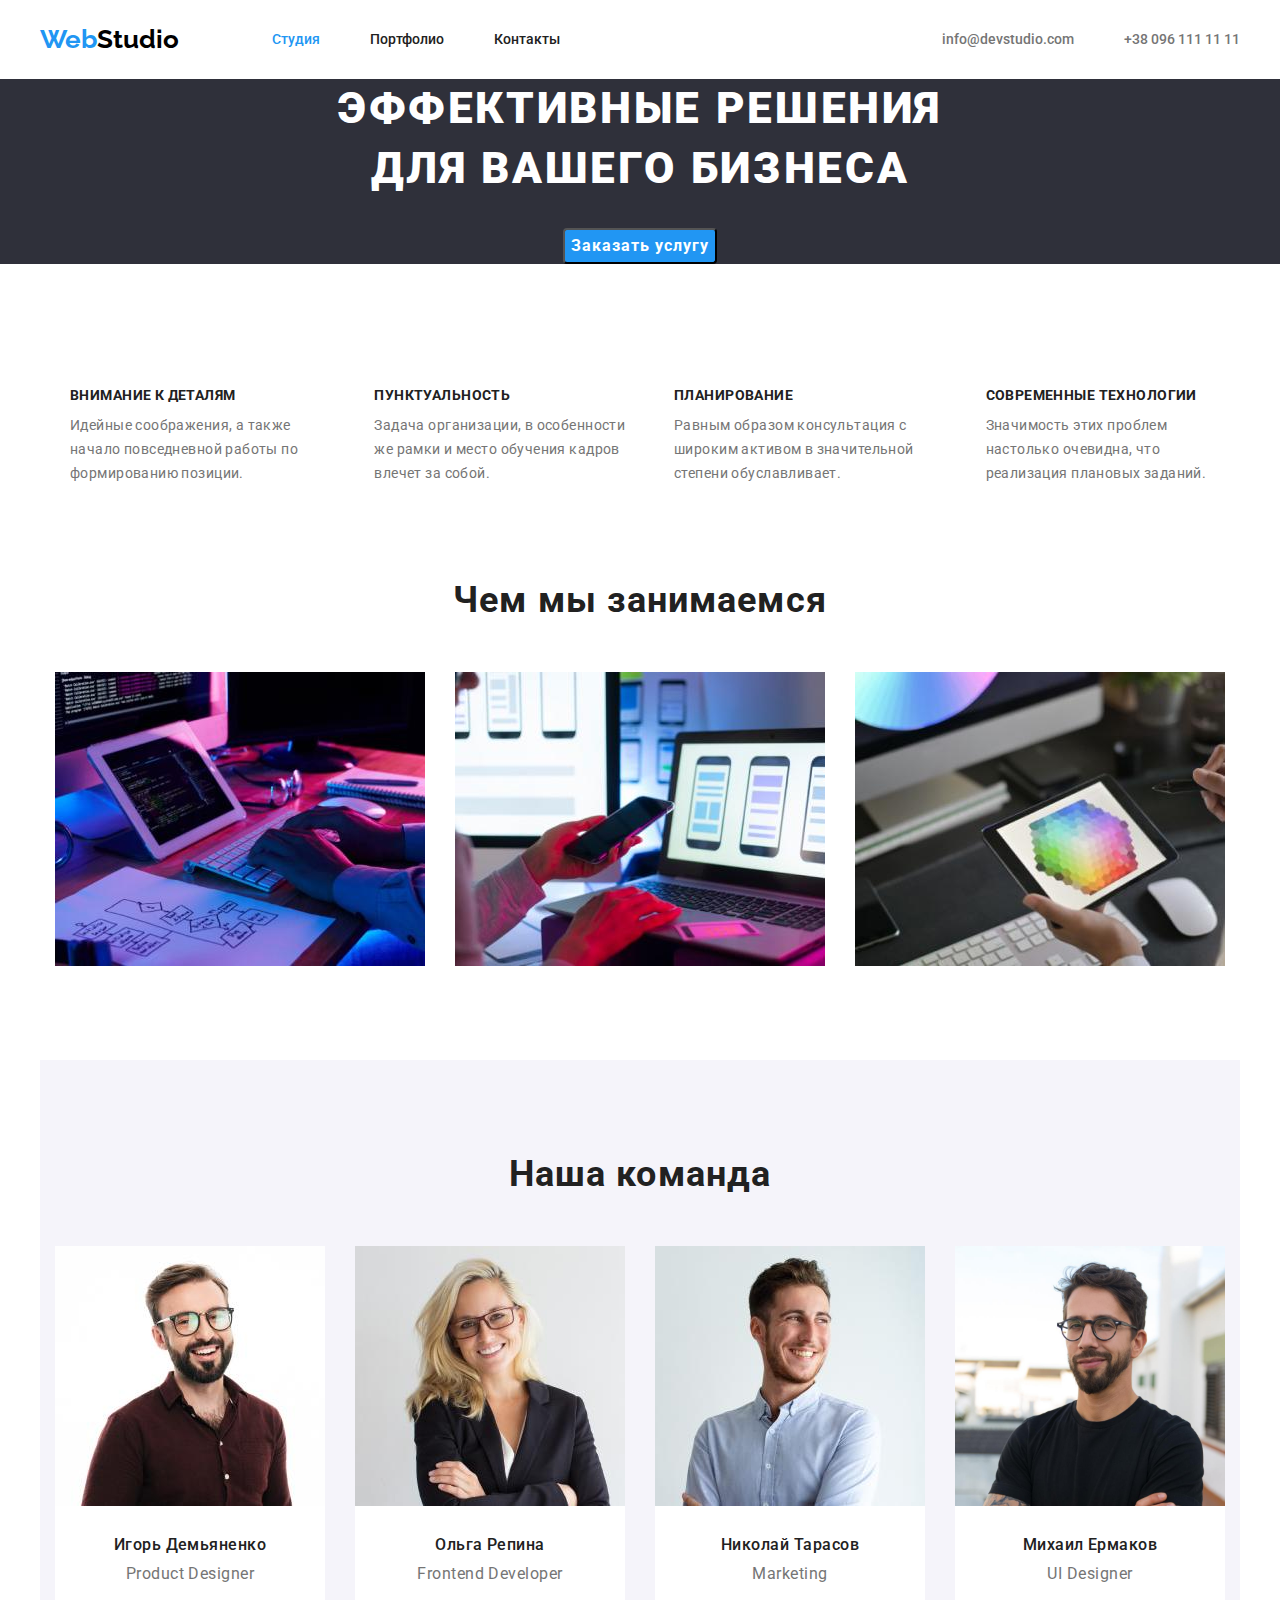
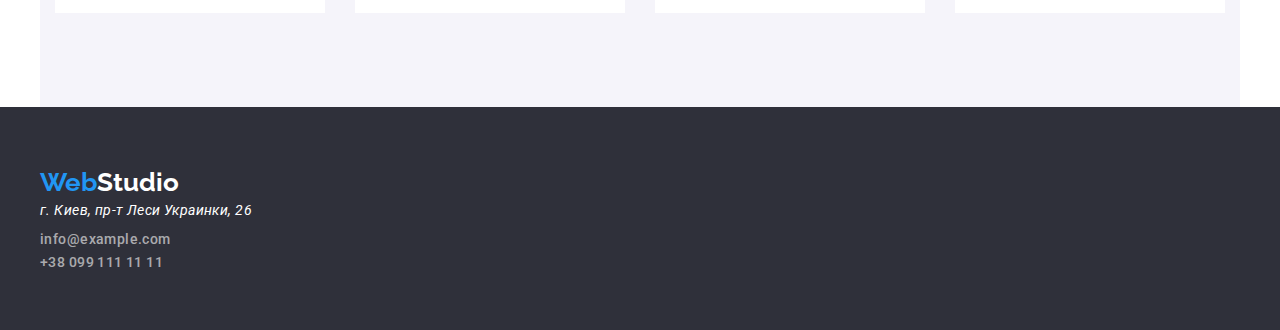
==== commit ca90a814: "Update index.html" ====
--- a/index.html
+++ b/index.html
@@ -21,7 +21,7 @@
   <body>
     <!-- шапка сайта-->
     <header class="header">
-      <div class="container">
+      <div class="container main-nav">
         <a href="index.html" class="logo" lang="en"
           ><span class="logo-web">Web</span><span>Studio</span></a
         >
--- a/css/styles.css
+++ b/css/styles.css
@@ -50,18 +50,36 @@
 
 /* шапка */
 
-.nav-link.current {
-  color: var(--accent-color);
-}
-
+.main-nav {
+  display: flex;
+  align-items: center;
+}
 .nav-list,
 .info-list {
+  margin: 0px;
+  padding: 0px;
+
+  display: flex;
   font-weight: 500;
   font-size: 14px;
   line-height: 1.06;
   list-style: none;
-  margin: 0px;
-  padding: 0px;
+}
+.nav-link.current {
+  color: var(--accent-color);
+}
+
+.nav-list {
+  display: flex;
+  margin-left: 93px;
+}
+.info-list {
+  margin-left: auto;
+}
+
+.nav-list-li:not(:last-child),
+.info-list-li:not(:last-child) {
+  margin-right: 50px;
 }
 
 .nav-link {
@@ -74,22 +92,31 @@
 .nav-link,
 .info-link {
   text-decoration: none;
-}
+  display: block;
+  padding-bottom: 32px;
+  padding-top: 32px;
+}
+
 .nav-list :hover,
 .nav-list :focus {
   color: var(--accent-color);
 }
+
 .info-list :hover,
 .info-list :focus {
   color: var(--accent-color);
   text-decoration: none;
-}
+  margin-left: auto;
+  margin-left: 331px;
+}
+
+/* герой */
 
 .hero {
+  margin-top: 0px;
+
   background: var(--title-black);
   text-align: center;
-
-  margin-top: 0px;
 }
 .hero-text {
   margin-top: 0px;
@@ -229,9 +256,6 @@
   box-shadow: #757575;
 }
 
-.team-thumb {
-}
-
 .team-content {
   padding-top: 30px;
   padding-bottom: 30px;
@@ -308,6 +332,12 @@
 }
 
 /* Портфолио */
+.list {
+  margin: 0px;
+  padding: 0px;
+  list-style: none;
+  text-decoration: none;
+}
 
 /* кнопки в портфолио*/
 .filter .filter-button {
@@ -331,6 +361,7 @@
 .portfolio-item-title {
   margin: 0px;
   padding: 0px;
+
   color: var(--primary-text-color);
   font-weight: bold;
   font-size: 18px;
@@ -341,40 +372,41 @@
   margin: 0px;
   padding: 0px;
   padding-top: 4px;
+
   color: var(--title-color);
   font-weight: normal;
   font-size: 16px;
   line-height: 1.87;
   letter-spacing: 0.03em;
 }
-.list {
-  margin: 0px;
-  padding: 0px;
-  list-style: none;
-  text-decoration: none;
-}
-.filter.list {
-  margin: 0px;
-  padding: 0px;
-  display: flex;
+
+.filter {
+  margin: 0px;
+  padding: 0px;
+  display: flex;
+  justify-content: center;
 }
 .portfolio-item {
   margin: 0px;
   padding: 0px;
+  margin-bottom: 30px;
+  margin-left: 30px;
+
+  flex-basis: calc(100% / 3 -30px);
+}
+.filter-button-li {
+  margin: 0px;
+  padding: 0px;
+  margin-left: 8px;
+}
+
+.portfolio.list {
+  margin: 0px;
+  padding: 0px;
   padding-top: 50px;
-  margin-left: 30px;
-  margin-top: 30px;
-  flex-basis: calc(100% / 3 -30px);
-}
-
-.portfolio {
-  margin: 0px;
-  padding: 0px;
   list-style: none;
   display: flex;
   flex-wrap: wrap;
-  margin-left: -30px;
-  margin-top: -30px;
 }
 .portfolio-card {
   box-shadow: #eeeeee;
@@ -383,4 +415,6 @@
 .portfolio-content {
   padding-top: 20px;
   padding-bottom: 20px;
-}
+  background-color: #ffffff;
+  border: 1px solid #eeeeee;
+}
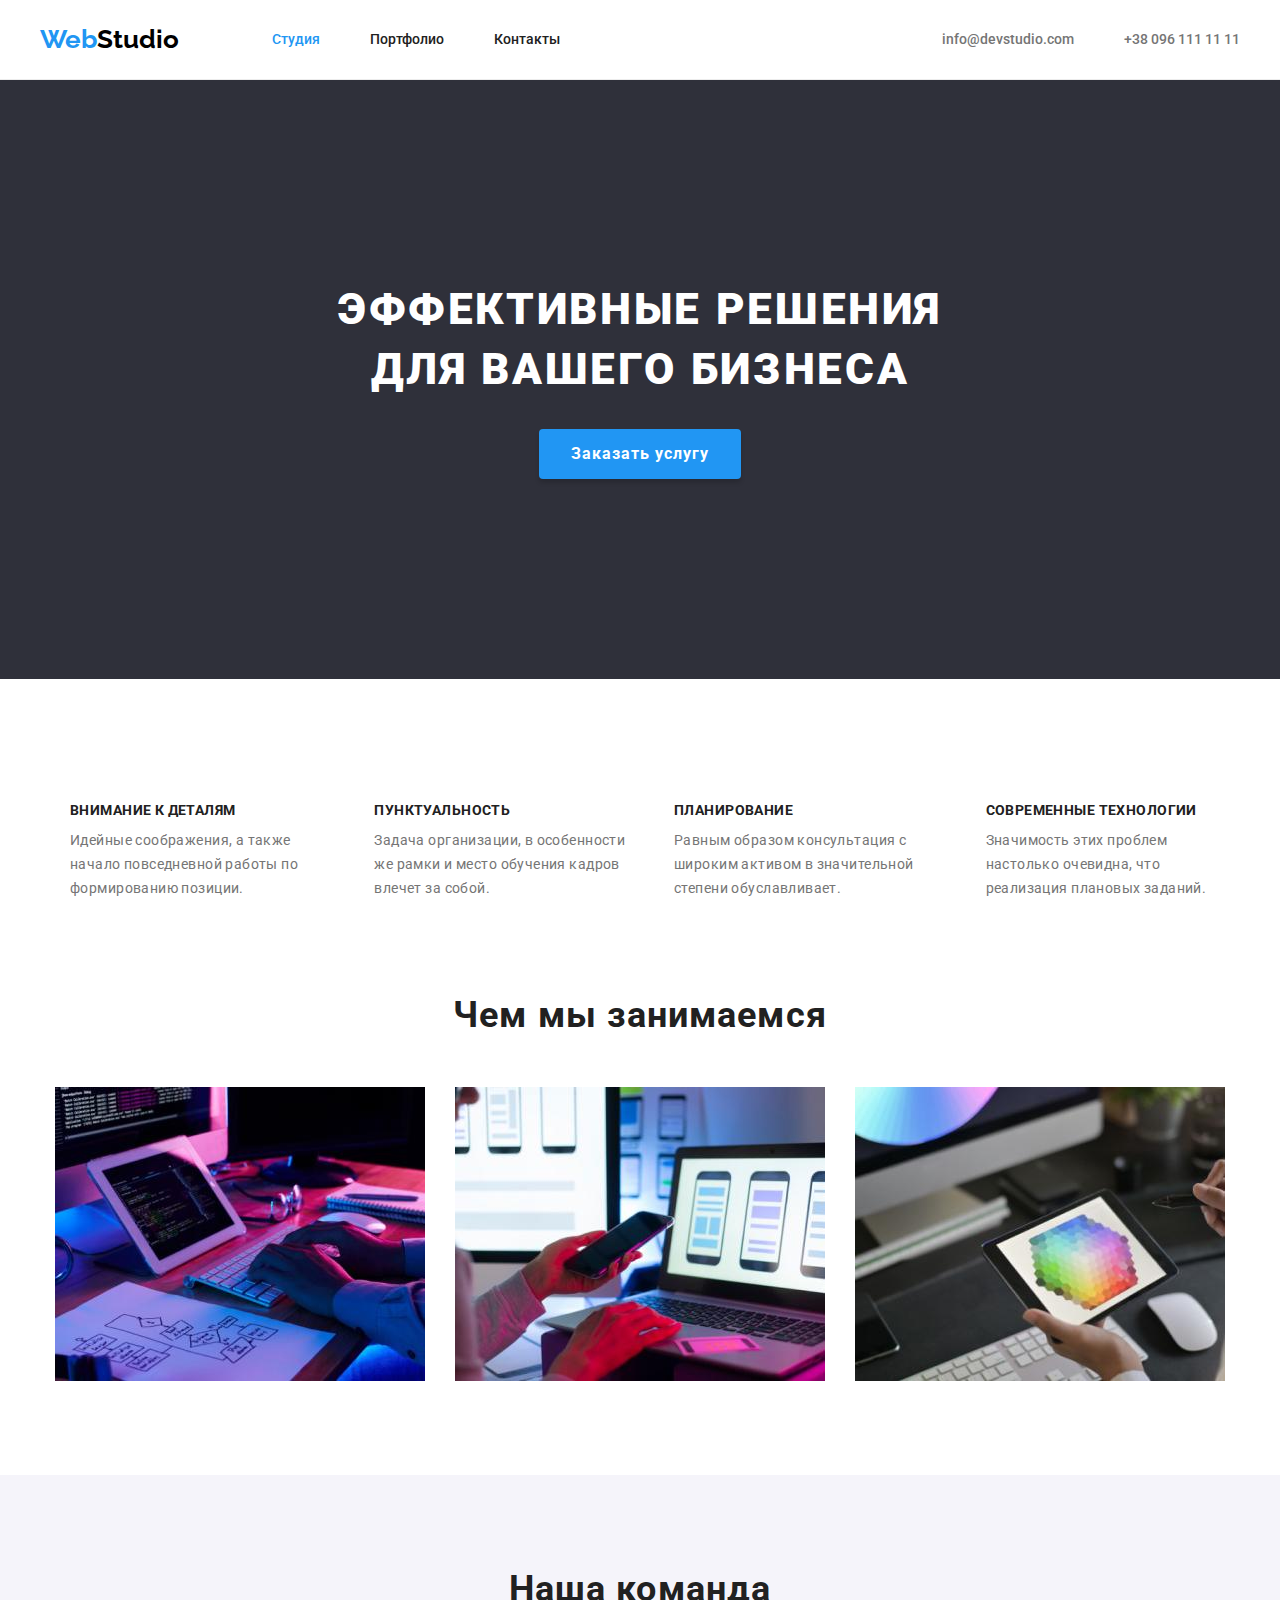
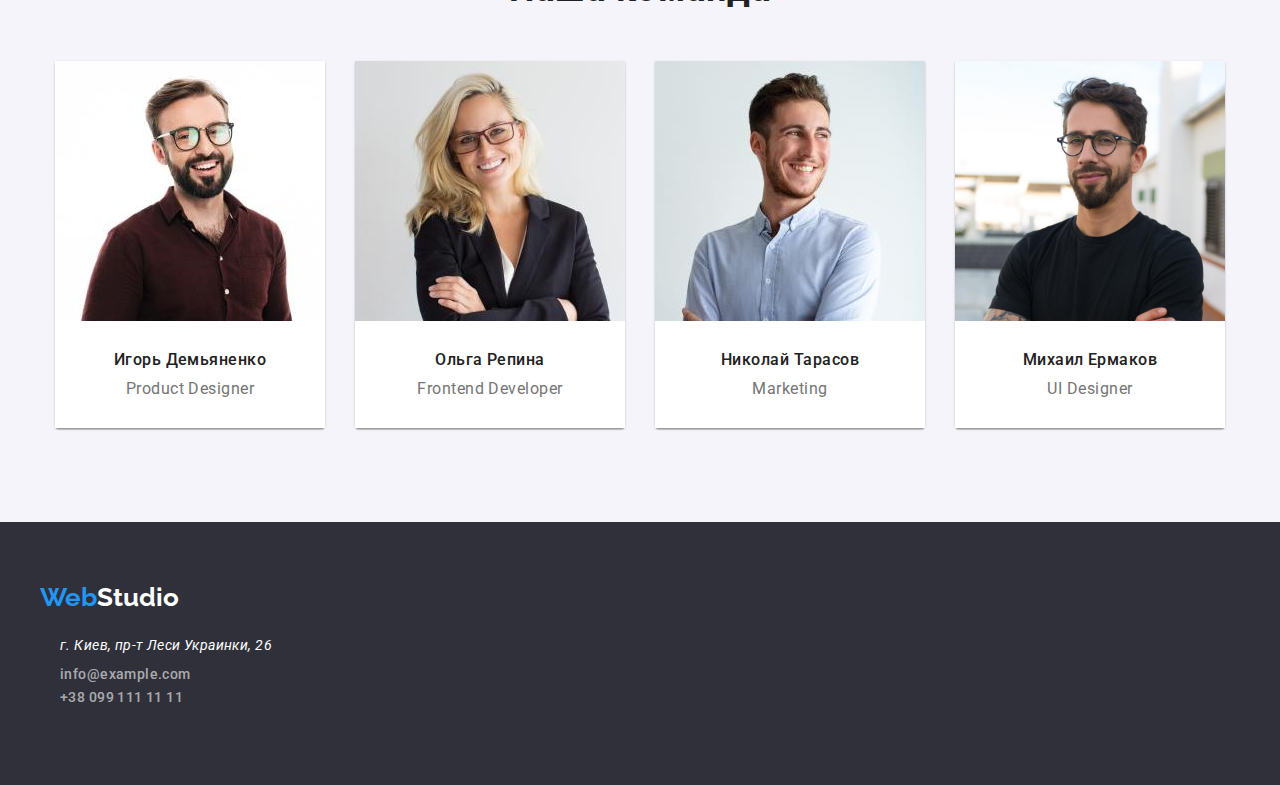
==== commit 6dd5e73e: "Update index.html" ====
--- a/index.html
+++ b/index.html
@@ -130,73 +130,72 @@
       </section>
 
       <!--наша команда-->
-      <div class="container">
-        <section class="team-info">
-          <div class="section">
-            <h2 class="title">Наша команда</h2>
-
-            <ul class="team-work">
-              <li class="team-card">
-                <article class="team">
-                  <div class="team-thumb">
-                    <img
-                      src="./images/img-1.jpg"
-                      width="270"
-                      alt="фото Игорь Демьяненко "
-                    />
-                  </div>
-                  <div class="team-content">
-                    <h3 class="team-list">Игорь Демьяненко</h3>
-                    <p class="team-text">Product Designer</p>
-                  </div>
-                </article>
-              </li>
-
-              <li class="team-card">
-                <article class="team">
+
+      <section class="team-info section">
+        <div class="container">
+          <h2 class="title">Наша команда</h2>
+
+          <ul class="team-work">
+            <li class="team-card">
+              <article class="team">
+                <div class="team-thumb">
                   <img
-                    src="./images/img-2.jpg"
+                    src="./images/img-1.jpg"
                     width="270"
-                    alt="фото Ольга Репина"
+                    alt="фото Игорь Демьяненко "
                   />
-                  <div class="team-content">
-                    <h3 class="team-list">Ольга Репина</h3>
-                    <p class="team-text">Frontend Developer</p>
-                  </div>
-                </article>
-              </li>
-
-              <li class="team-card">
-                <article class="team">
-                  <img
-                    src="./images/img-3.jpg"
-                    width="270"
-                    alt="фото Николай Тарасов "
-                  />
-                  <div class="team-content">
-                    <h3 class="team-list">Николай Тарасов</h3>
-                    <p class="team-text">Marketing</p>
-                  </div>
-                </article>
-              </li>
-
-              <li class="team-card">
-                <article class="team">
-                  <img
-                    src="./images/img-4.jpg"
-                    width="270"
-                    alt="фото Михаил Ермаков "
-                  />
-                  <div class="team-content">
-                    <h3 class="team-list">Михаил Ермаков</h3>
-                    <p class="team-text">UI Designer</p>
-                  </div>
-                </article>
-              </li>
-            </ul>
-          </div>
-        </section>
-      </div>
+                </div>
+                <div class="team-content">
+                  <h3 class="team-list">Игорь Демьяненко</h3>
+                  <p class="team-text">Product Designer</p>
+                </div>
+              </article>
+            </li>
+
+            <li class="team-card">
+              <article class="team">
+                <img
+                  src="./images/img-2.jpg"
+                  width="270"
+                  alt="фото Ольга Репина"
+                />
+                <div class="team-content">
+                  <h3 class="team-list">Ольга Репина</h3>
+                  <p class="team-text">Frontend Developer</p>
+                </div>
+              </article>
+            </li>
+
+            <li class="team-card">
+              <article class="team">
+                <img
+                  src="./images/img-3.jpg"
+                  width="270"
+                  alt="фото Николай Тарасов "
+                />
+                <div class="team-content">
+                  <h3 class="team-list">Николай Тарасов</h3>
+                  <p class="team-text">Marketing</p>
+                </div>
+              </article>
+            </li>
+
+            <li class="team-card">
+              <article class="team">
+                <img
+                  src="./images/img-4.jpg"
+                  width="270"
+                  alt="фото Михаил Ермаков "
+                />
+                <div class="team-content">
+                  <h3 class="team-list">Михаил Ермаков</h3>
+                  <p class="team-text">UI Designer</p>
+                </div>
+              </article>
+            </li>
+          </ul>
+        </div>
+      </section>
     </main>
 
     <footer class="footer">
--- a/css/styles.css
+++ b/css/styles.css
@@ -49,6 +49,9 @@
 }
 
 /* шапка */
+.header {
+  border-bottom: 1px solid #ececec;
+}
 
 .main-nav {
   display: flex;
@@ -114,7 +117,7 @@
 
 .hero {
   margin-top: 0px;
-
+  padding: 200px 0;
   background: var(--title-black);
   text-align: center;
 }
@@ -131,13 +134,16 @@
   text-transform: uppercase;
 }
 .hero .hero-button {
+  padding: 10px 32px;
   background-color: var(--accent-color);
   color: var(--primary-bgc);
   display: inline-block;
   align-items: center;
 
   letter-spacing: 0.06em;
+  box-shadow: 0px 4px 4px rgba(0, 0, 0, 0.15);
   border-radius: 4px;
+  border: none;
   font-weight: bold;
   font-size: 16px;
   line-height: 1.87;
@@ -234,8 +240,6 @@
 }
 
 .team-info {
-  margin: 0px;
-  padding: 0px;
   background-color: var(--bgc-button);
 }
 
@@ -250,6 +254,9 @@
   margin-left: 15px;
   margin-right: 15px;
   flex-basis: calc(100% / 4);
+  box-shadow: 0px 1px 3px rgba(0, 0, 0, 0.12), 0px 1px 1px rgba(0, 0, 0, 0.14),
+    0px 2px 1px rgba(0, 0, 0, 0.2);
+  border-radius: 0px 0px 4px 4px;
 }
 
 .team {
@@ -289,15 +296,15 @@
 /* Футер  */
 
 .footer {
+  padding-top: 60px;
+  padding-bottom: 60px;
   font-family: inherit;
   background-color: var(--title-black);
   font-size: 14px;
-  padding-top: 60px;
-  padding-bottom: 60px;
 }
 
 .address {
-  margin: 0px;
+  margin: 20px;
   padding: 0px;
 }
 
@@ -309,7 +316,7 @@
 .footer-address {
   margin: 0px;
   padding: 0px;
-  padding-top: 20px;
+
   color: var(--primary-bgc);
   text-decoration: none;
   line-height: 1.71;
@@ -328,7 +335,7 @@
 .info-list.link {
   margin: 0px;
   padding: 0px;
-  padding-top: 9px;
+  margin-top: 9px;
 }
 
 /* Портфолио */
@@ -345,70 +352,55 @@
   font-size: 16px;
   line-height: 1.62;
   border-radius: 4px;
+  border: none;
+  box-shadow: 0px 3px 1px rgba(0, 0, 0, 0.1), 0px 1px 2px rgba(0, 0, 0, 0.08),
+    0px 2px 2px rgba(0, 0, 0, 0.12);
   background: var(--bgc-button);
   cursor: pointer;
   color: varvar(--accent-color);
   font-style: normal;
   text-align: center;
 }
-
+.filter-button-li {
+  margin: 0px;
+  padding: 0px;
+  margin-left: 8px;
+}
 .filter .filter-button:hover,
 .filter .filter-button:focus {
   color: var(--button-bgc);
   background-color: var(--accent-color);
 }
 
-.portfolio-item-title {
-  margin: 0px;
-  padding: 0px;
-
-  color: var(--primary-text-color);
-  font-weight: bold;
-  font-size: 18px;
-  line-height: 2;
-  letter-spacing: 0.06em;
-}
-.portfolio-item-text {
-  margin: 0px;
-  padding: 0px;
-  padding-top: 4px;
-
-  color: var(--title-color);
-  font-weight: normal;
-  font-size: 16px;
-  line-height: 1.87;
-  letter-spacing: 0.03em;
-}
-
 .filter {
   margin: 0px;
   padding: 0px;
   display: flex;
   justify-content: center;
 }
+
+.portfolio.list {
+  margin: 0px;
+  padding: 0px;
+  padding-top: 50px;
+  list-style: none;
+  display: flex;
+  flex-wrap: wrap;
+  justify-content: space-between;
+}
 .portfolio-item {
-  margin: 0px;
-  padding: 0px;
+  width: 370px;
+}
+
+.portfolio-item:not(:nth-child(3n)) {
+  margin-right: 30px;
+}
+
+.portfolio-item:not(:nth-last-child(-n + 3)) {
   margin-bottom: 30px;
-  margin-left: 30px;
-
-  flex-basis: calc(100% / 3 -30px);
-}
-.filter-button-li {
-  margin: 0px;
-  padding: 0px;
-  margin-left: 8px;
-}
-
-.portfolio.list {
-  margin: 0px;
-  padding: 0px;
-  padding-top: 50px;
-  list-style: none;
-  display: flex;
-  flex-wrap: wrap;
-}
-.portfolio-card {
+}
+
+.portfolio-item .portfolio-card {
   box-shadow: #eeeeee;
 }
 
@@ -417,4 +409,26 @@
   padding-bottom: 20px;
   background-color: #ffffff;
   border: 1px solid #eeeeee;
-}
+  border-top: none;
+}
+.portfolio-item-title {
+  margin: 0px;
+  padding: 0px;
+
+  color: var(--primary-text-color);
+  font-weight: bold;
+  font-size: 18px;
+  line-height: 2;
+  letter-spacing: 0.06em;
+}
+.portfolio-item-text {
+  margin: 0px;
+  padding: 0px;
+  padding-top: 4px;
+
+  color: var(--title-color);
+  font-weight: normal;
+  font-size: 16px;
+  line-height: 1.87;
+  letter-spacing: 0.03em;
+}
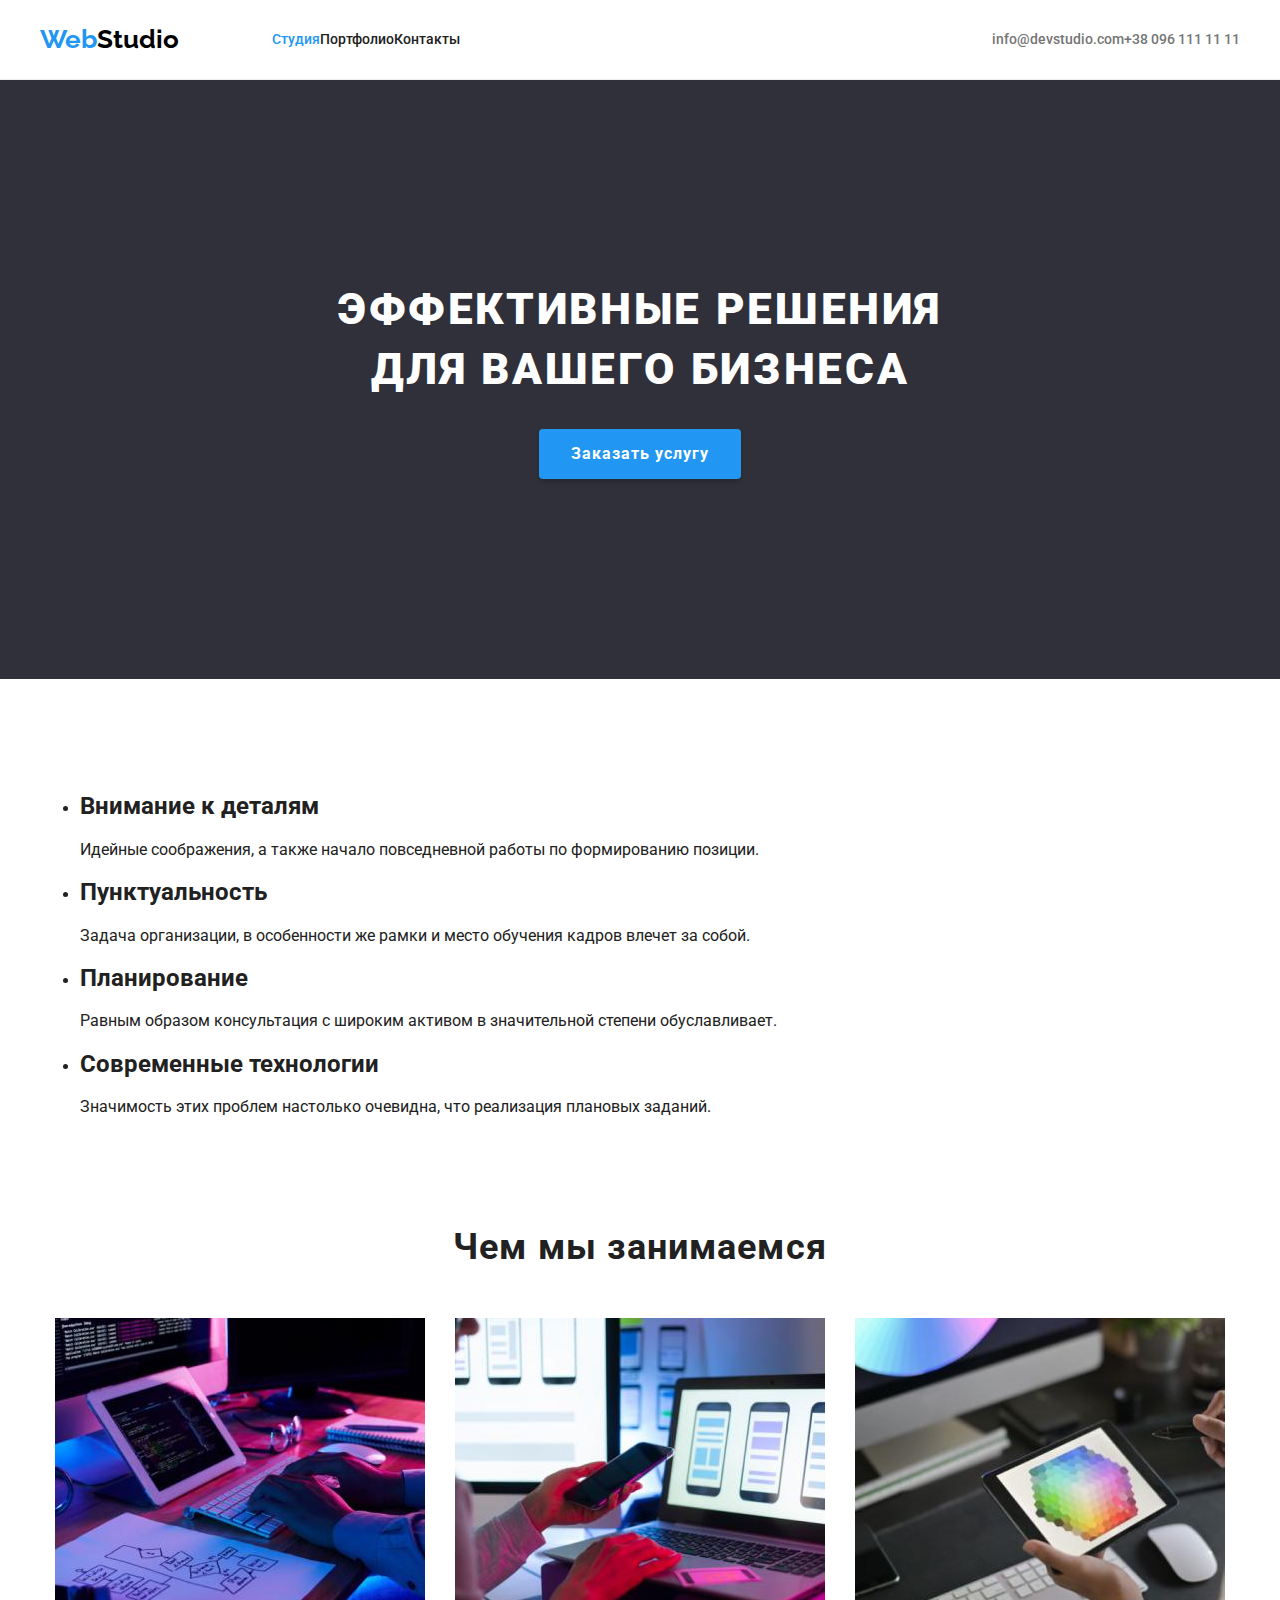
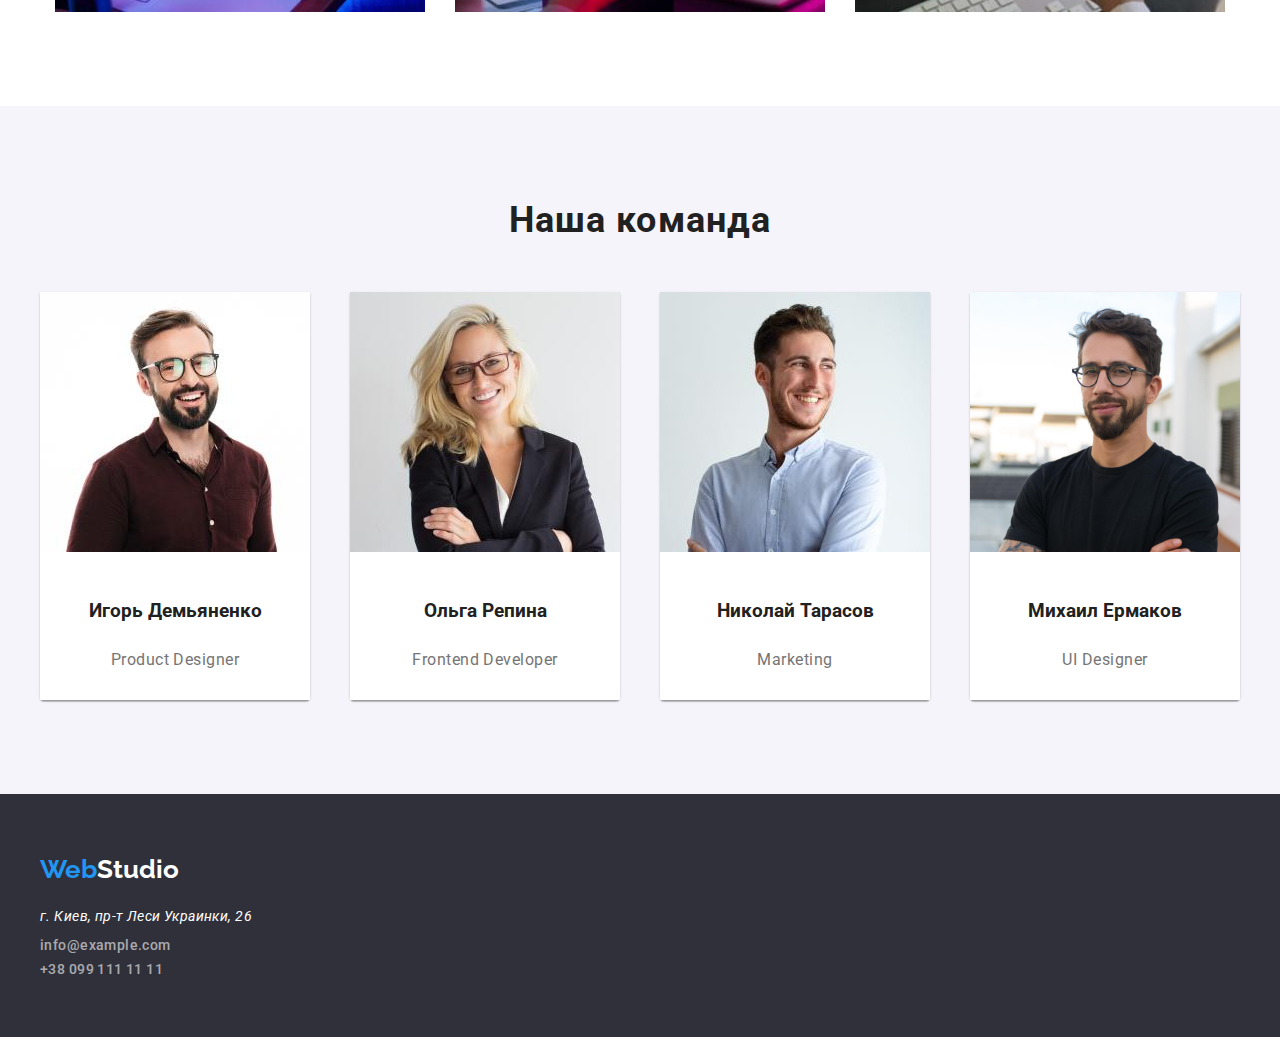
==== commit 7f2c1412: "Update index.html" ====
--- a/index.html
+++ b/index.html
@@ -28,25 +28,25 @@
 
         <nav>
           <ul class="nav-list">
-            <li class="nav-list-li">
+            <li class="nav-list-item">
               <a href="./index.html" class="nav-link current">Студия</a>
             </li>
-            <li class="nav-list-li">
+            <li class="nav-list-item">
               <a href="./portfolio.html" class="nav-link">Портфолио</a>
             </li>
-            <li class="nav-list-li">
+            <li class="nav-list-item">
               <a href="#" class="nav-link">Контакты</a>
             </li>
           </ul>
         </nav>
 
         <ul class="info-list">
-          <li class="info-list-li">
+          <li class="info-list-item">
             <a href="mailto:info@example.com" class="info-link"
               >info@devstudio.com</a
             >
           </li>
-          <li class="info-list-li">
+          <li class="info-list-item">
             <a href="tel:+380991111111" class="info-link">+38 096 111 11 11</a>
           </li>
         </ul>
@@ -67,31 +67,34 @@
       <!-- Особенности-->
       <section class="section">
         <div class="container">
-          <ul class="feature-section">
-            <li class="item">
-              <h2 class="feature">Внимание к деталям</h2>
-              <p class="feature-text">
+          <ul class="feature-list">
+            <li class="feature-list-item">
+              <h2 class="feature-item-title">Внимание к деталям</h2>
+              <p class="feature-item-text">
                 Идейные соображения, а также начало повседневной работы по
                 формированию позиции.
               </p>
             </li>
-            <li class="item">
-              <h2 class="feature">Пунктуальность</h2>
-              <p class="feature-text">
+
+            <li class="feature-list-item">
+              <h2 class="feature-item-title">Пунктуальность</h2>
+              <p class="feature-item-text">
                 Задача организации, в особенности же рамки и место обучения
                 кадров влечет за собой.
               </p>
             </li>
-            <li class="item">
-              <h2 class="feature">Планирование</h2>
-              <p class="feature-text">
+
+            <li class="feature-list-item">
+              <h2 class="feature-item-title">Планирование</h2>
+              <p class="feature-item-text">
                 Равным образом консультация с широким активом в значительной
                 степени обуславливает.
               </p>
             </li>
-            <li class="item">
-              <h2 class="feature">Современные технологии</h2>
-              <p class="feature-text">
+
+            <li class="feature-list-item">
+              <h2 class="feature-item-title">Современные технологии</h2>
+              <p class="feature-item-text">
                 Значимость этих проблем настолько очевидна, что реализация
                 плановых заданий.
               </p>
@@ -103,7 +106,7 @@
       <section class="container">
         <h2 class="title">Чем мы занимаемся</h2>
         <ul class="img">
-          <li class="img-t">
+          <li>
             <a href=""
               ><img
                 src="./images/img-01.jpg"
@@ -112,7 +115,7 @@
             /></a>
           </li>
 
-          <li class="img-t">
+          <li>
             <a href=""
               ><img
                 src="./images/img-02.jpg"
@@ -121,7 +124,7 @@
             /></a>
           </li>
 
-          <li class="img-t">
+          <li>
             <a href=""
               ><img src="./images/img-03.jpg" width="370" alt="выбор цвета"
             /></a>
@@ -137,61 +140,60 @@
 
           <ul class="team-work">
             <li class="team-card">
-              <article class="team">
-                <div class="team-thumb">
-                  <img
-                    src="./images/img-1.jpg"
-                    width="270"
-                    alt="фото Игорь Демьяненко "
-                  />
-                </div>
-                <div class="team-content">
-                  <h3 class="team-list">Игорь Демьяненко</h3>
+              <div class="team">
+                <img
+                  src="./images/img-1.jpg"
+                  width="270"
+                  alt="фото Игорь Демьяненко "
+                />
+
+                <div class="team-content">
+                  <h3 class="team-name">Игорь Демьяненко</h3>
                   <p class="team-text">Product Designer</p>
                 </div>
-              </article>
-            </li>
-
-            <li class="team-card">
-              <article class="team">
+              </div>
+            </li>
+
+            <li class="team-card">
+              <div class="team">
                 <img
                   src="./images/img-2.jpg"
                   width="270"
                   alt="фото Ольга Репина"
                 />
                 <div class="team-content">
-                  <h3 class="team-list">Ольга Репина</h3>
+                  <h3 class="team-name">Ольга Репина</h3>
                   <p class="team-text">Frontend Developer</p>
                 </div>
-              </article>
-            </li>
-
-            <li class="team-card">
-              <article class="team">
+              </div>
+            </li>
+
+            <li class="team-card">
+              <div class="team">
                 <img
                   src="./images/img-3.jpg"
                   width="270"
                   alt="фото Николай Тарасов "
                 />
                 <div class="team-content">
-                  <h3 class="team-list">Николай Тарасов</h3>
+                  <h3 class="team-name">Николай Тарасов</h3>
                   <p class="team-text">Marketing</p>
                 </div>
-              </article>
-            </li>
-
-            <li class="team-card">
-              <article class="team">
+              </div>
+            </li>
+
+            <li class="team-card">
+              <div class="team">
                 <img
                   src="./images/img-4.jpg"
                   width="270"
                   alt="фото Михаил Ермаков "
                 />
                 <div class="team-content">
-                  <h3 class="team-list">Михаил Ермаков</h3>
+                  <h3 class="team-name">Михаил Ермаков</h3>
                   <p class="team-text">UI Designer</p>
                 </div>
-              </article>
+              </div>
             </li>
           </ul>
         </div>
@@ -200,7 +202,7 @@
 
     <footer class="footer">
       <div class="container">
-        <a href="#" class="logo log" lang="en"
+        <a href="#" class="logo" lang="en"
           ><span class="logo-web">Web</span
           ><span class="logo-footer">Studio</span></a
         >
--- a/css/styles.css
+++ b/css/styles.css
@@ -8,6 +8,14 @@
   --accent-color: #2196f3;
   --bgc-button: #f5f4fa;
   --title-text-color: #000000;
+  --border: #eeeeee;
+  --border-header: #ececec;
+  --box-shadow-hero: rgba(0, 0, 0, 0.15);
+  --box-shadow-team: rgba(0, 0, 0, 0.12);
+  --box-shadow-team-c: rgba(0, 0, 0, 0.14);
+  --box-shadow-team-card: rgba(0, 0, 0, 0.2);
+  --box-shadow-filter: rgba(0, 0, 0, 0.1);
+  --box-shadow-filt: rgba(0, 0, 0, 0.08);
 }
 
 img {
@@ -21,6 +29,8 @@
   width: 1230px;
   padding-left: 15px;
   padding-right: 15px;
+  margin-left: auto;
+  margin-right: auto;
 }
 
 body {
@@ -45,12 +55,12 @@
 }
 
 .logo-footer {
-  color: var(--button-bgc);
+  color: var(--primary-bgc);
 }
 
 /* шапка */
 .header {
-  border-bottom: 1px solid #ececec;
+  border-bottom: 1px solid var(--border-header);
 }
 
 .main-nav {
@@ -109,8 +119,6 @@
 .info-list :focus {
   color: var(--accent-color);
   text-decoration: none;
-  margin-left: auto;
-  margin-left: 331px;
 }
 
 /* герой */
@@ -141,7 +149,7 @@
   align-items: center;
 
   letter-spacing: 0.06em;
-  box-shadow: 0px 4px 4px rgba(0, 0, 0, 0.15);
+  box-shadow: 0px 4px 4px var(--box-shadow-hero);
   border-radius: 4px;
   border: none;
   font-weight: bold;
@@ -181,8 +189,7 @@
   margin: 0px;
   padding: 0px;
   display: flex;
-  flex-basis: calc(100% / 4);
-
+  justify-content: space-between;
   list-style: none;
 }
 
@@ -214,20 +221,16 @@
 .img {
   margin: 0px;
   padding: 0px;
+  justify-content: space-around;
   list-style: none;
   display: flex;
   padding-bottom: 94px;
-}
-
-.img-t {
-  flex-basis: calc(100% / 3);
-  margin-left: 15px;
-  margin-right: 15px;
 }
 
 .item {
   margin-top: 30px;
   margin-left: 30px;
+  width: 270px;
 }
 
 /*наша команда */
@@ -235,7 +238,6 @@
 .title {
   margin: 0px;
   padding: 0px;
-
   padding-bottom: 50px;
 }
 
@@ -246,28 +248,27 @@
 .team-work {
   margin: 0px;
   padding: 0px;
+  justify-content: space-between;
   list-style: none;
   display: flex;
 }
 
 .team-card {
-  margin-left: 15px;
-  margin-right: 15px;
-  flex-basis: calc(100% / 4);
-  box-shadow: 0px 1px 3px rgba(0, 0, 0, 0.12), 0px 1px 1px rgba(0, 0, 0, 0.14),
-    0px 2px 1px rgba(0, 0, 0, 0.2);
+  box-shadow: 0px 1px 3px var(--box-shadow-team),
+    0px 1px 1px var(--box-shadow-team-c),
+    0px 2px 1px var(--box-shadow-team-card);
   border-radius: 0px 0px 4px 4px;
 }
 
 .team {
-  box-shadow: #757575;
+  box-shadow: var(--title-color);
 }
 
 .team-content {
   padding-top: 30px;
   padding-bottom: 30px;
   text-align: center;
-  background-color: var(--button-bgc);
+  background-color: var(--primary-bgc);
 }
 
 .team-list {
@@ -304,7 +305,7 @@
 }
 
 .address {
-  margin: 20px;
+  margin: 20px 0 0;
   padding: 0px;
 }
 
@@ -326,16 +327,10 @@
 .footer-address-navigate {
   margin: 0px;
   padding: 0px;
-
+  margin-top: 9px;
   color: var(--secondary);
   text-decoration: none;
   font-style: normal;
-}
-
-.info-list.link {
-  margin: 0px;
-  padding: 0px;
-  margin-top: 9px;
 }
 
 /* Портфолио */
@@ -348,28 +343,30 @@
 
 /* кнопки в портфолио*/
 .filter .filter-button {
+  padding: 6px 22px;
   font-weight: 500;
   font-size: 16px;
   line-height: 1.62;
   border-radius: 4px;
   border: none;
-  box-shadow: 0px 3px 1px rgba(0, 0, 0, 0.1), 0px 1px 2px rgba(0, 0, 0, 0.08),
-    0px 2px 2px rgba(0, 0, 0, 0.12);
+
   background: var(--bgc-button);
   cursor: pointer;
-  color: varvar(--accent-color);
+  color: var(--primary-text-color);
   font-style: normal;
   text-align: center;
 }
-.filter-button-li {
+.filter-button {
   margin: 0px;
   padding: 0px;
   margin-left: 8px;
 }
 .filter .filter-button:hover,
 .filter .filter-button:focus {
-  color: var(--button-bgc);
+  color: var(--primary-bgc);
   background-color: var(--accent-color);
+  box-shadow: 0px 3px 1px var(--box-shadow-filter),
+    0px 1px 2px var(--box-shadow-filt), 0px 2px 2px var(--box-shadow-team);
 }
 
 .filter {
@@ -379,15 +376,18 @@
   justify-content: center;
 }
 
+.portfolio {
+  margin-left: 15px;
+  margin-right: 15px;
+}
+
 .portfolio.list {
-  margin: 0px;
-  padding: 0px;
   padding-top: 50px;
-  list-style: none;
+
   display: flex;
   flex-wrap: wrap;
-  justify-content: space-between;
-}
+}
+
 .portfolio-item {
   width: 370px;
 }
@@ -400,17 +400,13 @@
   margin-bottom: 30px;
 }
 
-.portfolio-item .portfolio-card {
-  box-shadow: #eeeeee;
-}
-
 .portfolio-content {
-  padding-top: 20px;
-  padding-bottom: 20px;
-  background-color: #ffffff;
-  border: 1px solid #eeeeee;
+  padding: 20px 24px;
+  background-color: var(--primary-bgc);
+  border: 1px solid var(--border);
   border-top: none;
 }
+
 .portfolio-item-title {
   margin: 0px;
   padding: 0px;
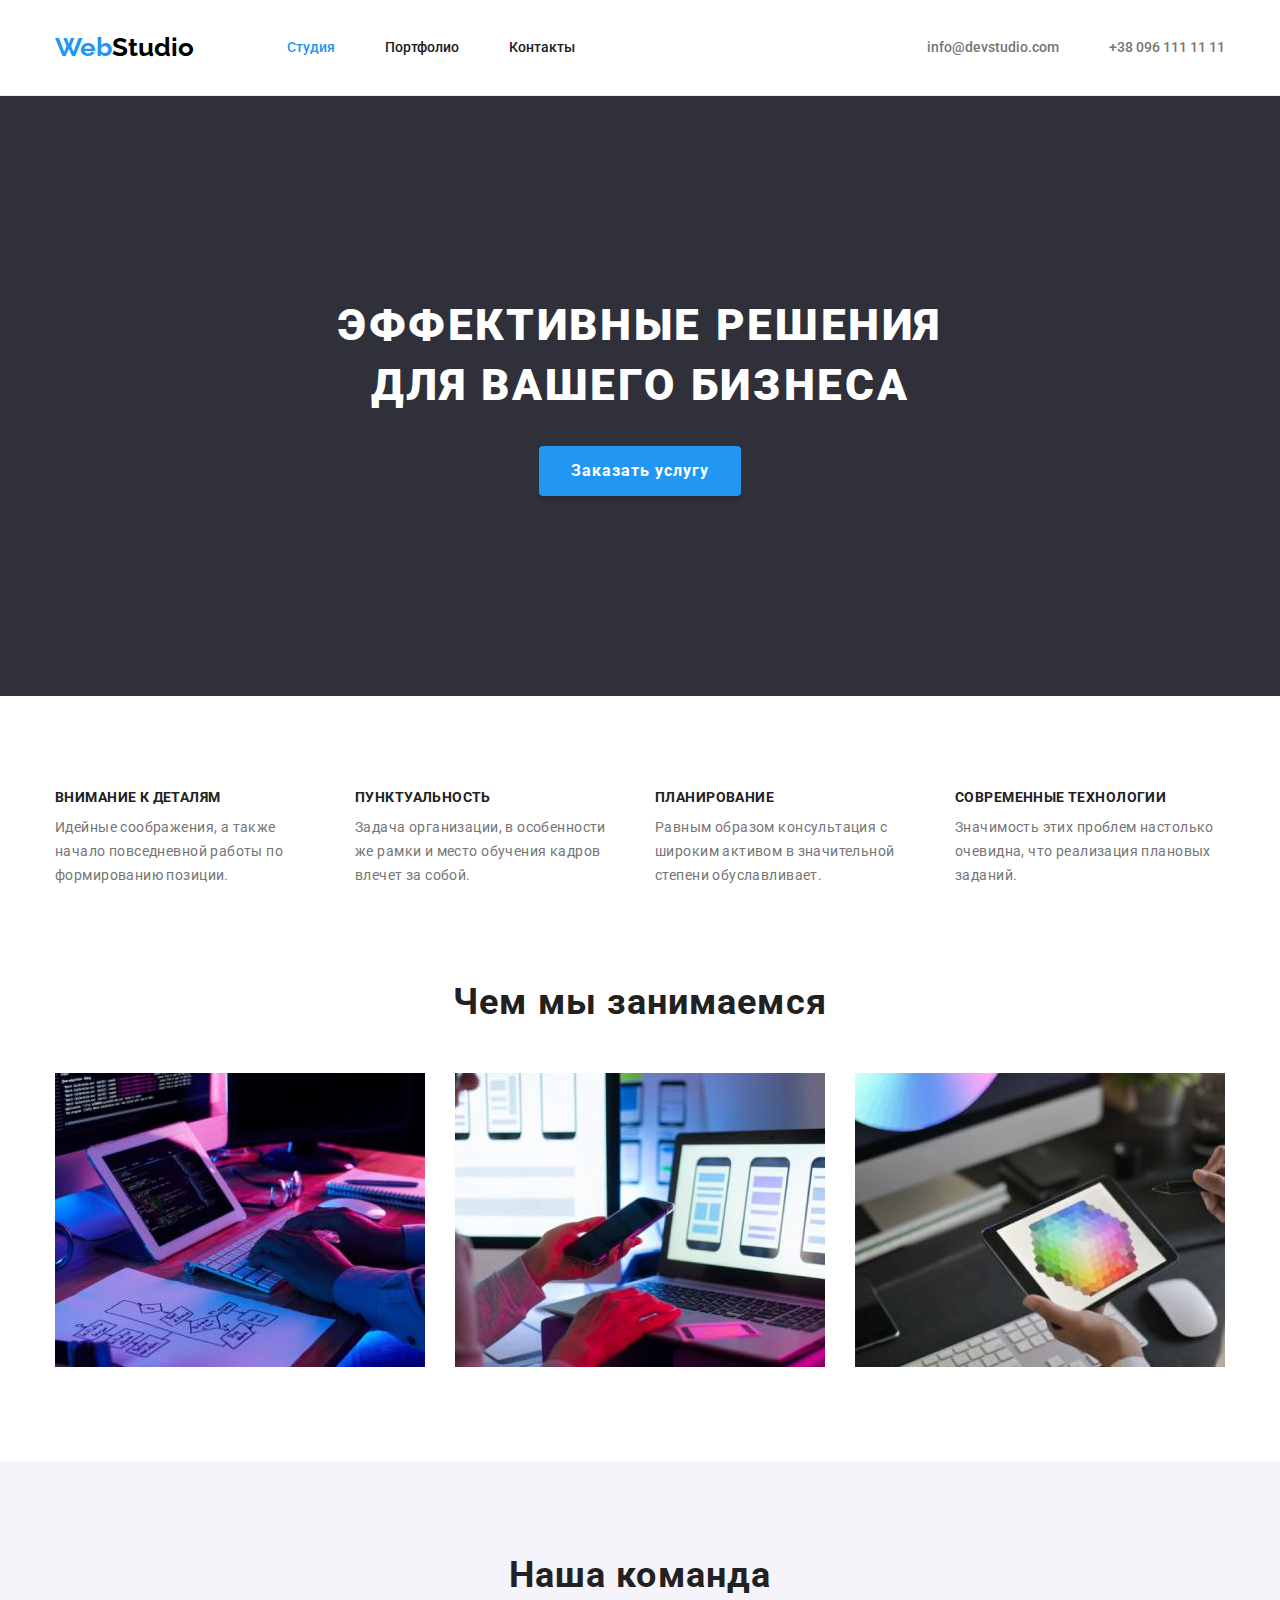
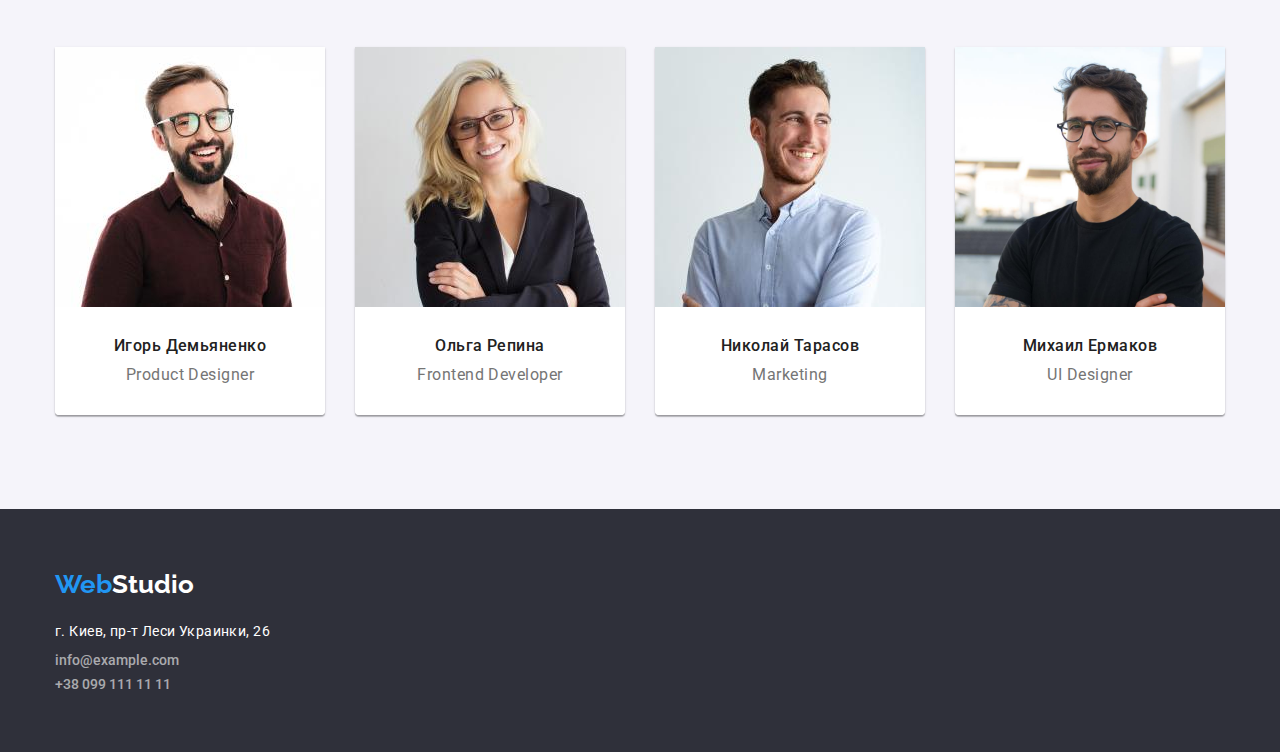
==== commit 83ac5e95: "Update index.html" ====
--- a/index.html
+++ b/index.html
@@ -105,28 +105,26 @@
 
       <section class="container">
         <h2 class="title">Чем мы занимаемся</h2>
-        <ul class="img">
+        <ul class="title-list">
           <li>
-            <a href=""
-              ><img
+          
+              <img
                 src="./images/img-01.jpg"
                 width="370"
                 alt="робота на компьютере"
-            /></a>
+            />
           </li>
 
           <li>
-            <a href=""
-              ><img
+            <img
                 src="./images/img-02.jpg"
                 width="370"
                 alt="на фоне компьютера телефон"
-            /></a>
+            />
           </li>
 
           <li>
-            <a href=""
-              ><img src="./images/img-03.jpg" width="370" alt="выбор цвета"
+             <img src="./images/img-03.jpg" width="370" alt="выбор цвета"
             /></a>
           </li>
         </ul>
@@ -207,7 +205,7 @@
           ><span class="logo-footer">Studio</span></a
         >
         <address class="address">
-          <ul class="footer-address list">
+          <ul class="footer-address-list">
             <li>
               <a
                 class="footer-address"
--- a/css/styles.css
+++ b/css/styles.css
@@ -10,12 +10,28 @@
   --title-text-color: #000000;
   --border: #eeeeee;
   --border-header: #ececec;
-  --box-shadow-hero: rgba(0, 0, 0, 0.15);
-  --box-shadow-team: rgba(0, 0, 0, 0.12);
-  --box-shadow-team-c: rgba(0, 0, 0, 0.14);
-  --box-shadow-team-card: rgba(0, 0, 0, 0.2);
-  --box-shadow-filter: rgba(0, 0, 0, 0.1);
-  --box-shadow-filt: rgba(0, 0, 0, 0.08);
+}
+
+body {
+  color: var(--primary-text-color);
+  background-color: var(--primary-bgc);
+  font-family: "Roboto", sans-serif;
+}
+
+h1,
+h2,
+h3,
+p,
+a,
+ul {
+  margin: 0px;
+  padding: 0px;
+
+  text-decoration: none;
+}
+
+ul {
+  list-style: none;
 }
 
 img {
@@ -25,18 +41,10 @@
 }
 
 .container {
-  margin: 0 auto;
-  width: 1230px;
-  padding-left: 15px;
-  padding-right: 15px;
+  width: 1200px;
+  padding: 0 15px;
   margin-left: auto;
   margin-right: auto;
-}
-
-body {
-  color: var(--primary-text-color);
-  background-color: var(--primary-bgc);
-  font-family: "Roboto", sans-serif;
 }
 
 /* logo */
@@ -61,6 +69,7 @@
 /* шапка */
 .header {
   border-bottom: 1px solid var(--border-header);
+  padding: 32px 0;
 }
 
 .main-nav {
@@ -69,14 +78,10 @@
 }
 .nav-list,
 .info-list {
-  margin: 0px;
-  padding: 0px;
-
   display: flex;
   font-weight: 500;
   font-size: 14px;
   line-height: 1.06;
-  list-style: none;
 }
 .nav-link.current {
   color: var(--accent-color);
@@ -90,8 +95,8 @@
   margin-left: auto;
 }
 
-.nav-list-li:not(:last-child),
-.info-list-li:not(:last-child) {
+.nav-list-item:not(:last-child),
+.info-list-item:not(:last-child) {
   margin-right: 50px;
 }
 
@@ -106,8 +111,6 @@
 .info-link {
   text-decoration: none;
   display: block;
-  padding-bottom: 32px;
-  padding-top: 32px;
 }
 
 .nav-list :hover,
@@ -124,15 +127,13 @@
 /* герой */
 
 .hero {
-  margin-top: 0px;
   padding: 200px 0;
   background: var(--title-black);
   text-align: center;
 }
 .hero-text {
-  margin-top: 0px;
   margin-bottom: 30px;
-
+  list-style: none;
   color: var(--primary-bgc);
   font-weight: 900;
   font-size: 44px;
@@ -149,7 +150,7 @@
   align-items: center;
 
   letter-spacing: 0.06em;
-  box-shadow: 0px 4px 4px var(--box-shadow-hero);
+  box-shadow: 0px 4px 4px rgba(0, 0, 0, 0.15);
   border-radius: 4px;
   border: none;
   font-weight: bold;
@@ -167,15 +168,10 @@
 /* section */
 
 .section {
-  margin: 0px;
-  padding: 0px;
-  padding-top: 94px;
-  padding-bottom: 94px;
-}
-
-.feature {
-  margin: 0px;
-  padding: 0px;
+  padding: 94px 0;
+}
+
+.feature-item-title {
   margin-bottom: 10px;
   font-size: 14px;
   line-height: 1.14;
@@ -185,19 +181,12 @@
   color: var(--primary-text-color);
 }
 
-.feature-section {
-  margin: 0px;
-  padding: 0px;
+.feature-list {
   display: flex;
   justify-content: space-between;
-  list-style: none;
-}
-
-.feature-text {
-  margin: 0px;
-  padding: 0px;
-  font-style: normal;
-  font-weight: normal;
+}
+
+.feature-item-text {
   font-size: 14px;
   line-height: 1.71;
   list-style: none;
@@ -206,6 +195,8 @@
 }
 
 .title {
+  margin-bottom: 50px;
+  list-style: none;
   color: var(--primary-text-color);
   font-weight: bold;
   font-size: 36px;
@@ -213,50 +204,31 @@
   text-align: center;
   letter-spacing: 0.03em;
 }
-.title,
-.img {
-  list-style: none;
-}
-
-.img {
-  margin: 0px;
-  padding: 0px;
-  justify-content: space-around;
-  list-style: none;
+
+.title-list {
+  justify-content: space-between;
   display: flex;
   padding-bottom: 94px;
 }
 
-.item {
-  margin-top: 30px;
-  margin-left: 30px;
+.feature-list-item {
   width: 270px;
 }
 
 /*наша команда */
-
-.title {
-  margin: 0px;
-  padding: 0px;
-  padding-bottom: 50px;
-}
 
 .team-info {
   background-color: var(--bgc-button);
 }
 
 .team-work {
-  margin: 0px;
-  padding: 0px;
   justify-content: space-between;
-  list-style: none;
   display: flex;
 }
 
 .team-card {
-  box-shadow: 0px 1px 3px var(--box-shadow-team),
-    0px 1px 1px var(--box-shadow-team-c),
-    0px 2px 1px var(--box-shadow-team-card);
+  box-shadow: 0px 1px 3px rgba(0, 0, 0, 0.12), 0px 1px 1px rgba(0, 0, 0, 0.14),
+    0px 2px 1px rgba(0, 0, 0, 0.2);
   border-radius: 0px 0px 4px 4px;
 }
 
@@ -265,16 +237,14 @@
 }
 
 .team-content {
-  padding-top: 30px;
-  padding-bottom: 30px;
+  padding: 30px 0;
+
   text-align: center;
   background-color: var(--primary-bgc);
-}
-
-.team-list {
-  margin: 0px;
-  padding: 0px;
-
+  border-radius: 0px 0px 4px 4px;
+}
+
+.team-name {
   color: var(--primary-text-color);
   font-weight: 500;
   font-size: 16px;
@@ -283,8 +253,6 @@
 }
 
 .team-text {
-  margin: 0px;
-  padding: 0px;
   padding-top: 10px;
 
   color: var(--title-color);
@@ -297,8 +265,8 @@
 /* Футер  */
 
 .footer {
-  padding-top: 60px;
-  padding-bottom: 60px;
+  padding: 60px 0;
+
   font-family: inherit;
   background-color: var(--title-black);
   font-size: 14px;
@@ -306,18 +274,10 @@
 
 .address {
   margin: 20px 0 0;
-  padding: 0px;
-}
-
-.logo.log {
-  margin: 0px;
-  padding: 0px;
 }
 
 .footer-address {
-  margin: 0px;
-  padding: 0px;
-
+  font-style: normal;
   color: var(--primary-bgc);
   text-decoration: none;
   line-height: 1.71;
@@ -325,8 +285,6 @@
 }
 
 .footer-address-navigate {
-  margin: 0px;
-  padding: 0px;
   margin-top: 9px;
   color: var(--secondary);
   text-decoration: none;
@@ -334,12 +292,6 @@
 }
 
 /* Портфолио */
-.list {
-  margin: 0px;
-  padding: 0px;
-  list-style: none;
-  text-decoration: none;
-}
 
 /* кнопки в портфолио*/
 .filter .filter-button {
@@ -356,29 +308,25 @@
   font-style: normal;
   text-align: center;
 }
+.filter-item:not(:last-child) {
+  margin-right: 8px;
+}
+
 .filter-button {
   margin: 0px;
   padding: 0px;
-  margin-left: 8px;
 }
 .filter .filter-button:hover,
 .filter .filter-button:focus {
   color: var(--primary-bgc);
   background-color: var(--accent-color);
-  box-shadow: 0px 3px 1px var(--box-shadow-filter),
-    0px 1px 2px var(--box-shadow-filt), 0px 2px 2px var(--box-shadow-team);
+  box-shadow: 0px 3px 1px rgba(0, 0, 0, 0.1), 0px 1px 2px rgba(0, 0, 0, 0.08),
+    0px 2px 2px rgba(0, 0, 0, 0.12);
 }
 
 .filter {
-  margin: 0px;
-  padding: 0px;
   display: flex;
   justify-content: center;
-}
-
-.portfolio {
-  margin-left: 15px;
-  margin-right: 15px;
 }
 
 .portfolio.list {
@@ -386,6 +334,7 @@
 
   display: flex;
   flex-wrap: wrap;
+  text-decoration: none;
 }
 
 .portfolio-item {
@@ -408,18 +357,14 @@
 }
 
 .portfolio-item-title {
-  margin: 0px;
-  padding: 0px;
-
   color: var(--primary-text-color);
   font-weight: bold;
   font-size: 18px;
   line-height: 2;
   letter-spacing: 0.06em;
 }
+
 .portfolio-item-text {
-  margin: 0px;
-  padding: 0px;
   padding-top: 4px;
 
   color: var(--title-color);
